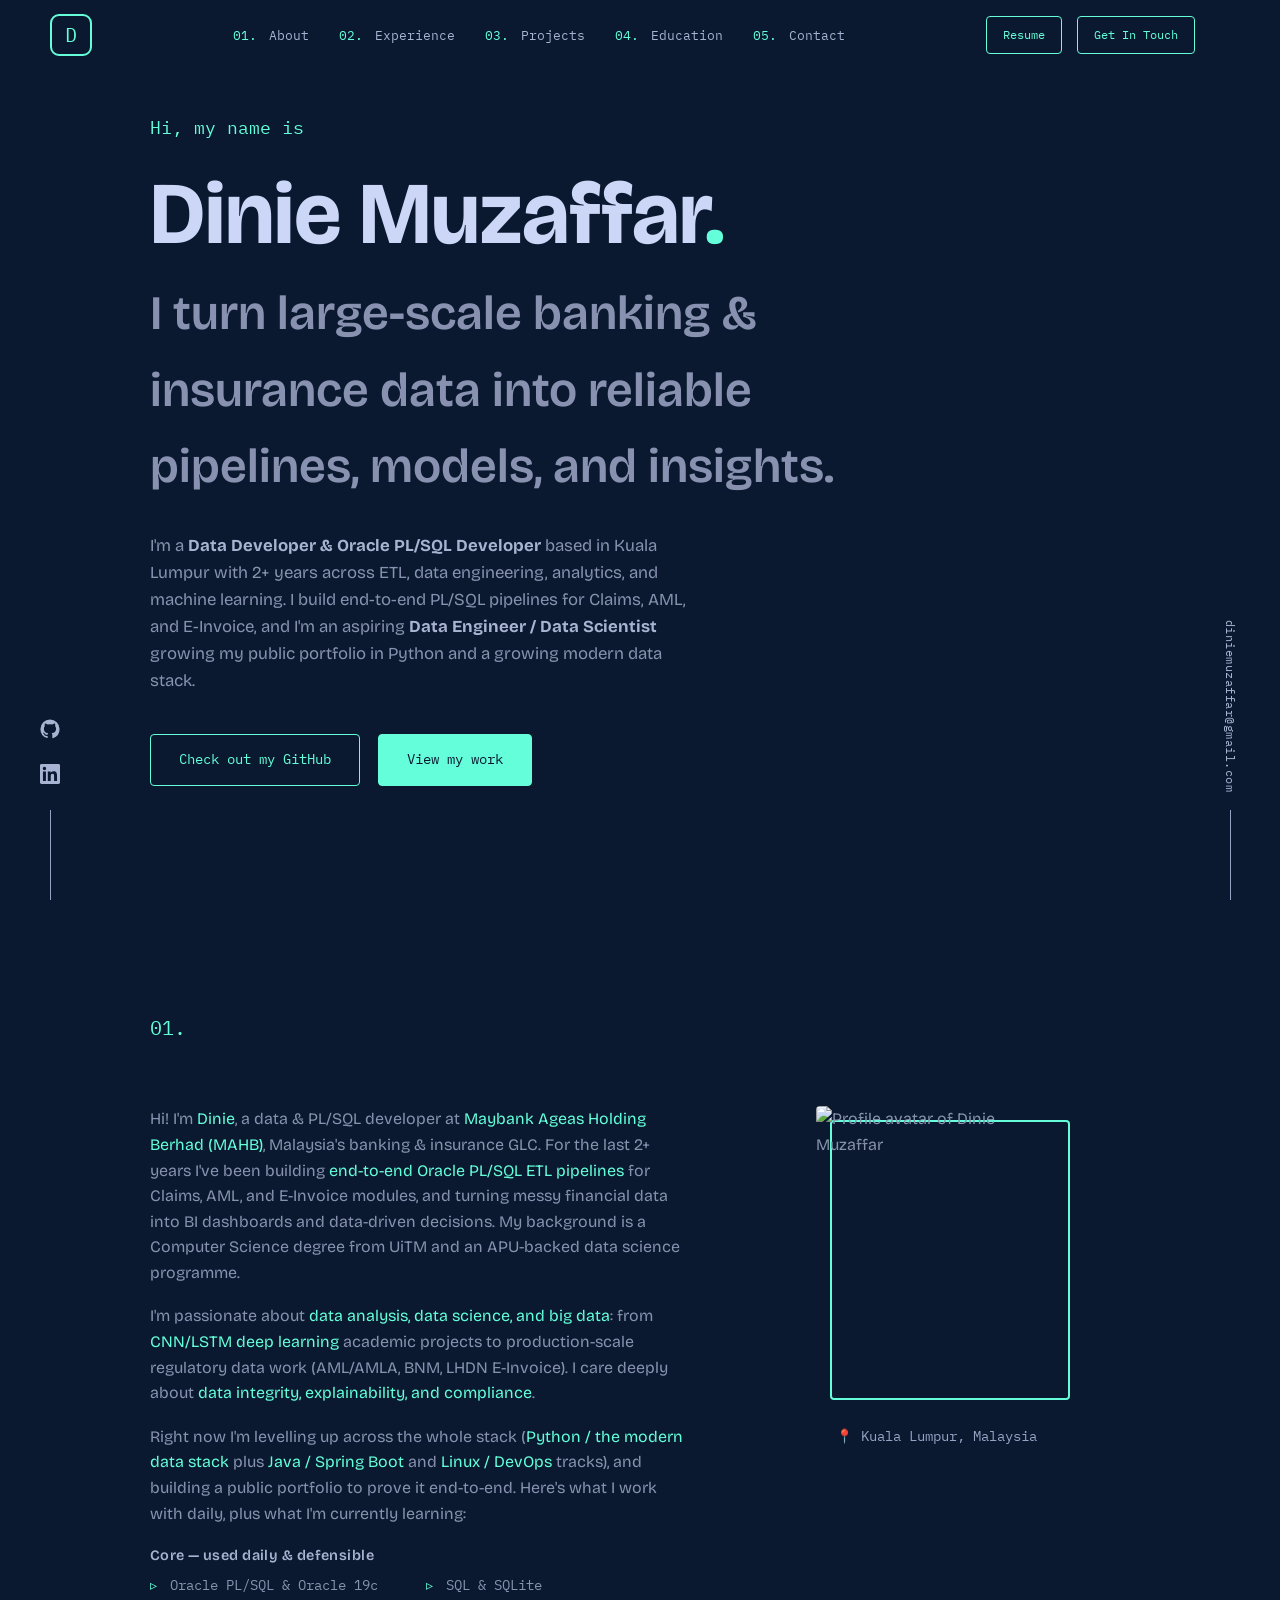
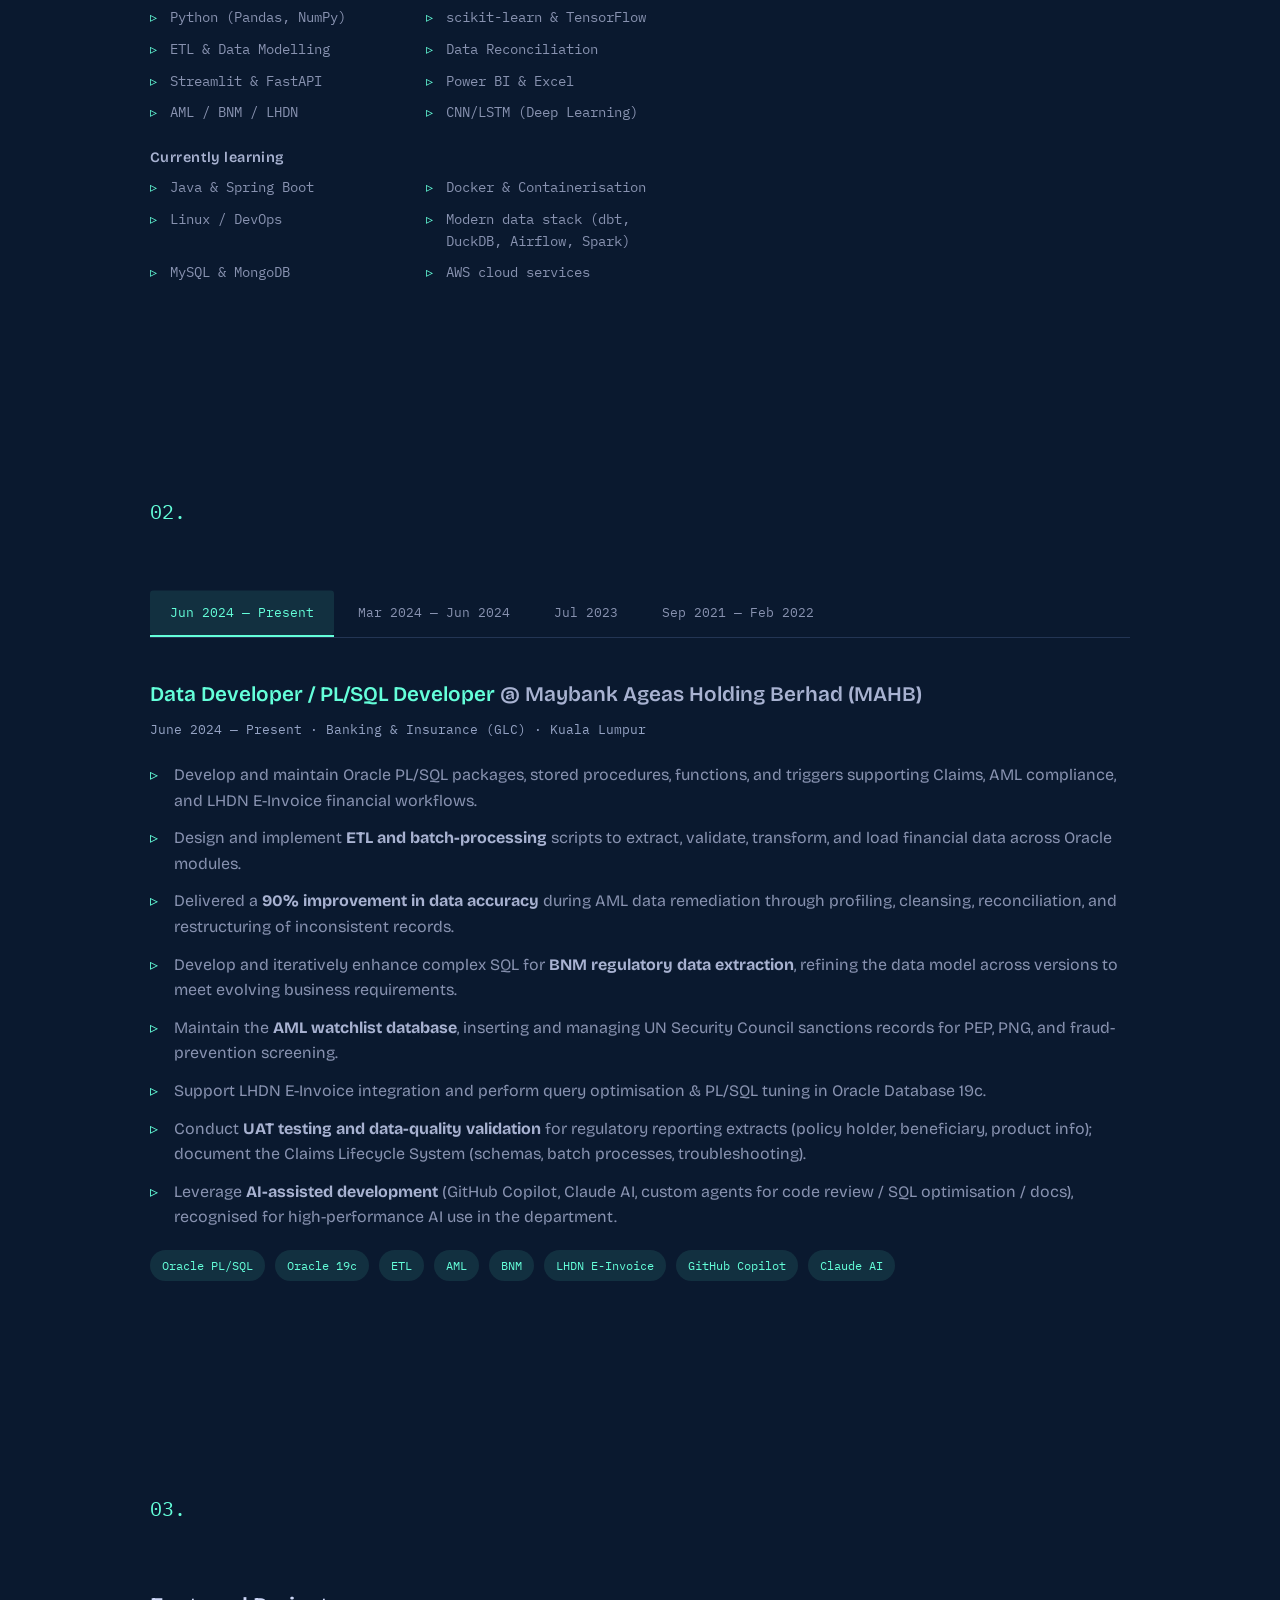
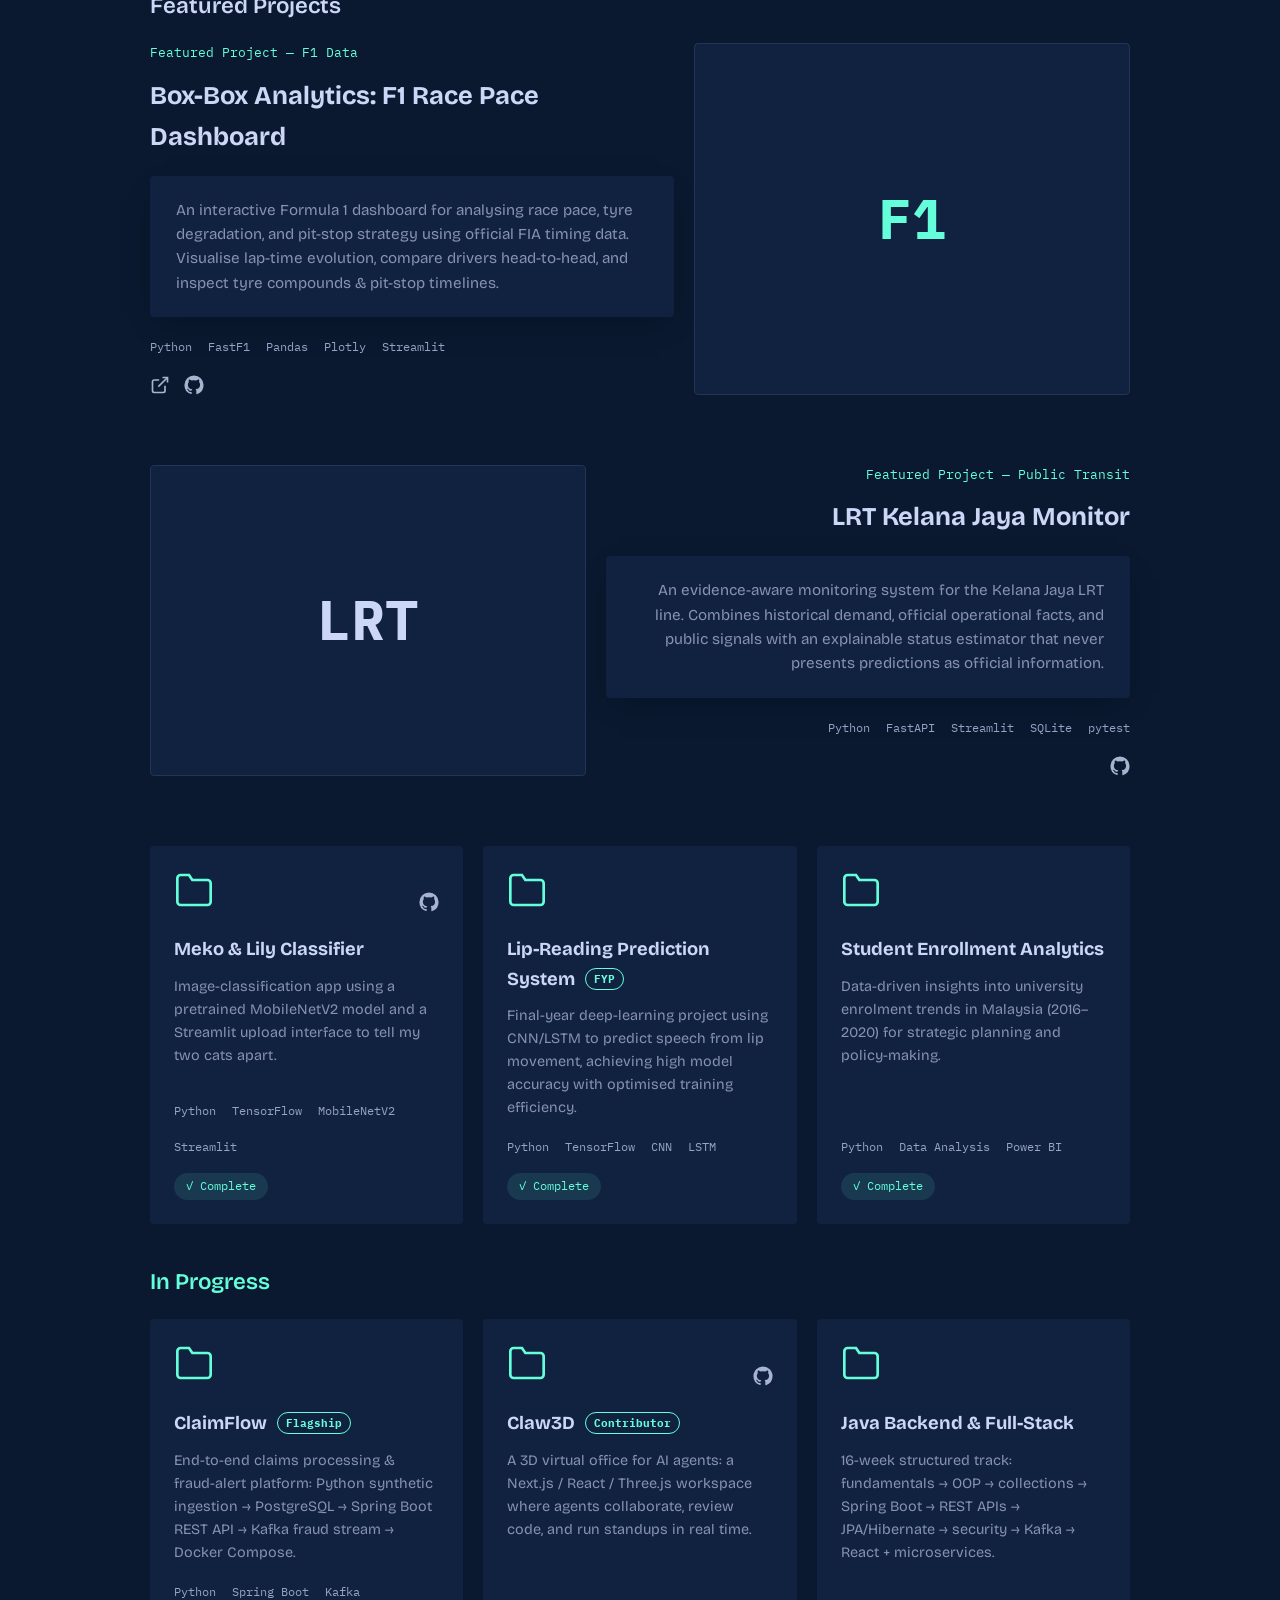
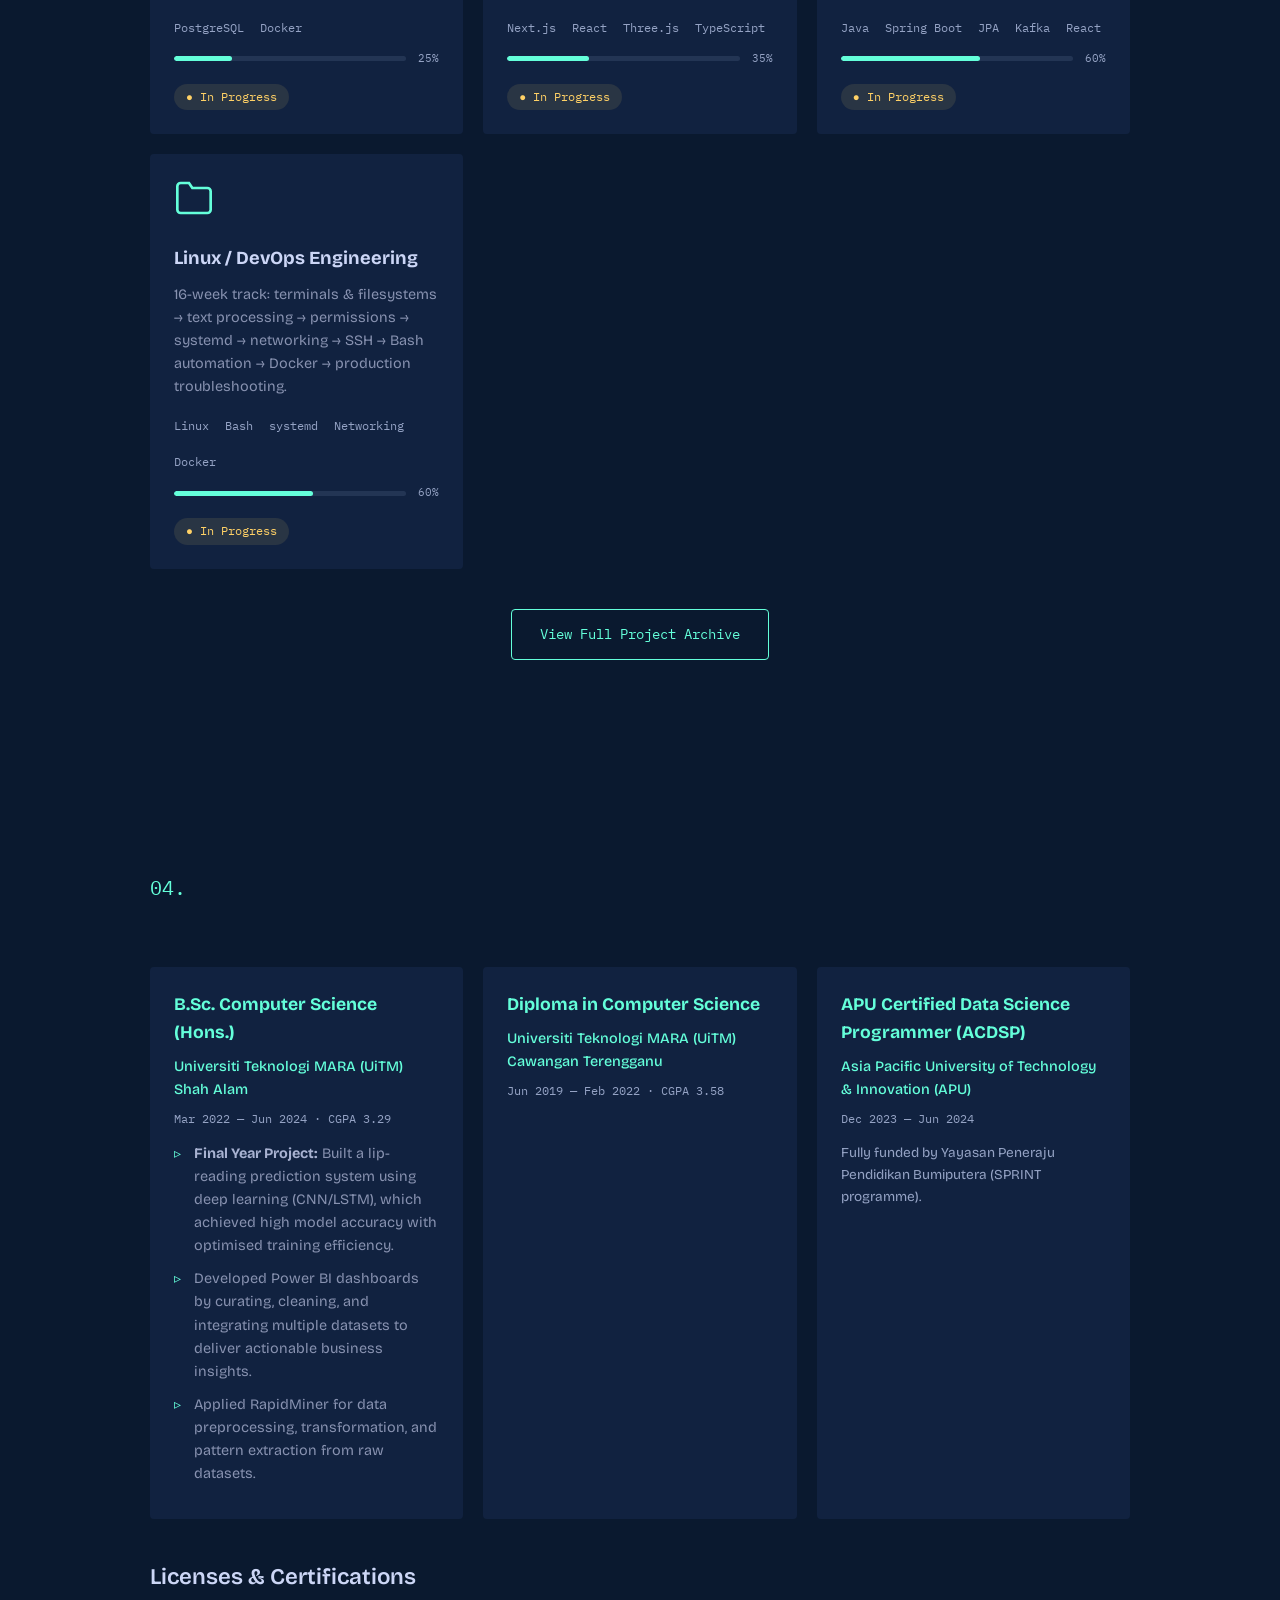
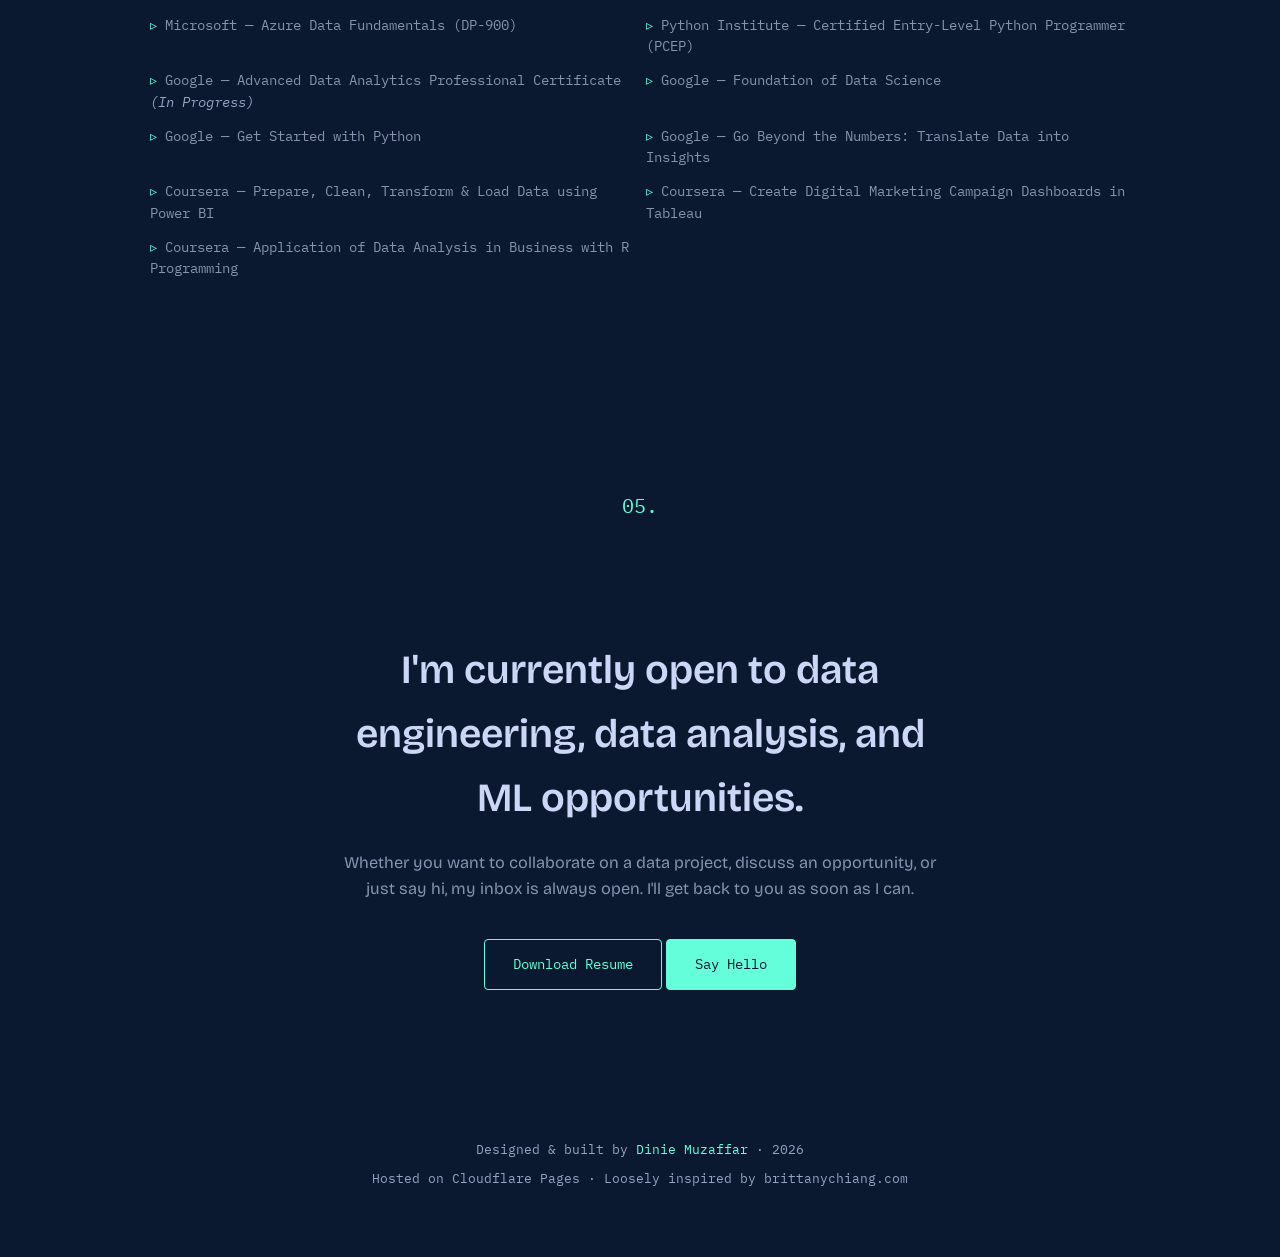
==== variations/direction-1-subtle-professional/index.html @ 45d90f9c "feat: animate portfolio with premium-delightful variant; archive other directions" ====
<!DOCTYPE html>
<html lang="en">
<head>
    <meta charset="UTF-8">
    <meta name="viewport" content="width=device-width, initial-scale=1.0">
    <meta name="description" content="Dinie Muzaffar — Data and ML engineer from Kuala Lumpur. I build data pipelines, dashboards, and end-to-end data platforms.">
    <meta name="theme-color" content="#0a192f">
    <title>Dinie Muzaffar — Data & ML Engineer</title>
    <link rel="preconnect" href="https://fonts.googleapis.com">
    <link rel="preconnect" href="https://fonts.gstatic.com" crossorigin>
    <link href="https://fonts.googleapis.com/css2?family=Bricolage+Grotesque:opsz,wght@12..96,400;12..96,500;12..96,600;12..96,700&family=IBM+Plex+Mono:wght@400;500&display=swap" rel="stylesheet">
    <link rel="stylesheet" href="styles.css">
    <link rel="icon" href="data:image/svg+xml,<svg xmlns='http://www.w3.org/2000/svg' viewBox='0 0 100 100'><text y='.9em' font-size='90'>📊</text></svg>">
</head>
<body>
    <!-- Skip link for accessibility -->
    <a class="skip-link" href="#content">Skip to content</a>

    <!-- ============================ HEADER / NAV ============================ -->
    <header class="site-header" id="site-header">
        <nav class="nav" aria-label="Primary">
            <a href="#" class="nav-logo" aria-label="Home">
                <svg class="logo-mark" width="42" height="42" viewBox="0 0 42 42" fill="none" aria-hidden="true">
                    <rect x="1" y="1" width="40" height="40" rx="8" stroke="#64ffda" stroke-width="2" fill="none"/>
                    <text x="21" y="28" text-anchor="middle" font-family="'IBM Plex Mono',monospace" font-size="20" fill="#64ffda">D</text>
                </svg>
            </a>

            <ul class="nav-links">
                <li><a href="#about"><span>01.</span> About</a></li>
                <li><a href="#experience"><span>02.</span> Experience</a></li>
                <li><a href="#projects"><span>03.</span> Projects</a></li>
                <li><a href="#education"><span>04.</span> Education</a></li>
                <li><a href="#contact"><span>05.</span> Contact</a></li>
            </ul>

            <div class="nav-cta">
                <a href="resume.html" class="btn btn-outline btn-sm">Resume</a>
                <a href="mailto:diniemuzaffar@gmail.com" class="btn btn-outline btn-sm">Get In Touch</a>
                <button class="theme-toggle" id="theme-toggle" aria-label="Toggle theme" title="Toggle light/dark mode">
                    <svg class="icon-sun" width="20" height="20" viewBox="0 0 24 24" fill="none" stroke="currentColor" stroke-width="2" stroke-linecap="round"><circle cx="12" cy="12" r="5"/><line x1="12" y1="1" x2="12" y2="3"/><line x1="12" y1="21" x2="12" y2="23"/><line x1="4.22" y1="4.22" x2="5.64" y2="5.64"/><line x1="18.36" y1="18.36" x2="19.78" y2="19.78"/><line x1="1" y1="12" x2="3" y2="12"/><line x1="21" y1="12" x2="23" y2="12"/><line x1="4.22" y1="19.78" x2="5.64" y2="18.36"/><line x1="18.36" y1="5.64" x2="19.78" y2="4.22"/></svg>
                    <svg class="icon-moon" width="20" height="20" viewBox="0 0 24 24" fill="none" stroke="currentColor" stroke-width="2" stroke-linecap="round" stroke-linejoin="round"><path d="M21 12.79A9 9 0 1 1 11.21 3 7 7 0 0 0 21 12.79z"/></svg>
                </button>
            </div>
        </nav>
    </header>

    <!-- ============================ HERO ============================ -->
    <main id="content">
<section class="hero section" id="hero" aria-label="Introduction">
        <div class="hero-inner stagger-entrance">
            <p class="hero-greeting">Hi, my name is</p>
            <h1 class="hero-name">Dinie Muzaffar<span class="cursor">.</span></h1>
            <h2 class="hero-title">I turn large-scale banking & insurance data into reliable pipelines, models, and insights.</h2>
            <p class="hero-desc">
                I'm a <strong>Data Developer & Oracle PL/SQL Developer</strong> based in Kuala Lumpur with 2+ years across
                ETL, data engineering, analytics, and machine learning. I build end-to-end PL/SQL pipelines for
                Claims, AML, and E-Invoice, and I'm an aspiring <strong>Data Engineer / Data Scientist</strong> growing my
                public portfolio in Python and a growing modern data stack.
            </p>
            <div class="hero-actions">
                <a href="https://github.com/DNIMUZ" target="_blank" rel="noopener" class="btn btn-outline">Check out my GitHub</a>
                <a href="#projects" class="btn btn-solid">View my work</a>
            </div>
        </div>
    </section>

    <!-- ============================ ABOUT ============================ -->
    <section class="about section" id="about" aria-label="About me">
        <div class="section-heading">
            <span class="section-number">01.</span>
            <h2 class="reveal">About Me</h2>
        </div>

        <div class="about-grid">
            <div class="about-text">
                <p>
                    Hi! I'm <span class="accent">Dinie</span>, a data &amp; PL/SQL developer at
                    <span class="accent">Maybank Ageas Holding Berhad (MAHB)</span>, Malaysia's banking &amp; insurance GLC.
                    For the last 2+ years I've been building <span class="accent">end-to-end Oracle PL/SQL ETL pipelines</span>
                    for Claims, AML, and E-Invoice modules, and turning messy financial data into BI dashboards and
                    data-driven decisions. My background is a Computer Science degree from UiTM and an APU-backed
                    data science programme.
                </p>
                <p>
                    I'm passionate about <span class="accent">data analysis, data science, and big data</span>: from
                    <span class="accent">CNN/LSTM deep learning</span> academic projects to production-scale regulatory data
                    work (AML/AMLA, BNM, LHDN E-Invoice). I care deeply about <span class="accent">data integrity,
                    explainability, and compliance</span>.
                </p>
                <p>
                    Right now I'm levelling up across the whole stack (<span class="accent">Python / the modern data stack</span>
                    plus <span class="accent">Java / Spring Boot</span> and <span class="accent">Linux / DevOps</span> tracks),
                    and building a public portfolio to prove it end-to-end. Here's what I work with daily, plus what I'm
                    currently learning:
                </p>
                <h3 class="tech-group">Core — used daily &amp; defensible</h3>
                <ul class="tech-list stagger-entrance">
                    <li>Oracle PL/SQL &amp; Oracle 19c</li>
                    <li>SQL &amp; SQLite</li>
                    <li>Python (Pandas, NumPy)</li>
                    <li>scikit-learn &amp; TensorFlow</li>
                    <li>ETL &amp; Data Modelling</li>
                    <li>Data Reconciliation</li>
                    <li>Streamlit &amp; FastAPI</li>
                    <li>Power BI &amp; Excel</li>
                    <li>AML / BNM / LHDN</li>
                    <li>CNN/LSTM (Deep Learning)</li>
                </ul>
                <h3 class="tech-group">Currently learning</h3>
                <ul class="tech-list stagger-entrance">
                    <li>Java &amp; Spring Boot</li>
                    <li>Docker &amp; Containerisation</li>
                    <li>Linux / DevOps</li>
                    <li>Modern data stack (dbt, DuckDB, Airflow, Spark)</li>
                    <li>MySQL &amp; MongoDB</li>
                    <li>AWS cloud services</li>
                </ul>
            </div>
            <div class="about-photo">
                <div class="photo-frame">
                    <img src="https://avatars.githubusercontent.com/u/87466317?v=4" alt="Profile avatar of Dinie Muzaffar" width="240" height="280" loading="lazy" decoding="async">
                </div>
                <p class="photo-caption">📍 Kuala Lumpur, Malaysia</p>
            </div>
        </div>
    </section>

    <!-- ============================ EXPERIENCE ============================ -->
    <section class="experience section" id="experience" aria-label="Experience">
        <div class="section-heading">
            <span class="section-number">02.</span>
            <h2 class="reveal">Where I've Worked</h2>
        </div>

        <div class="experience-grid">
            <!-- Timeline tabs -->
            <div class="experience-tabs" role="tablist" aria-label="Jobs">
                <button class="exp-tab active" data-tab="0">Jun 2024 — Present</button>
                <button class="exp-tab" data-tab="1">Mar 2024 — Jun 2024</button>
                <button class="exp-tab" data-tab="2">Jul 2023</button>
                <button class="exp-tab" data-tab="3">Sep 2021 — Feb 2022</button>
            </div>

            <!-- Tab panels -->
            <div class="experience-panels">
                <div class="exp-panel active" data-panel="0">
                    <h3 class="exp-title"><span class="accent">Data Developer / PL/SQL Developer</span> <span class="at">@ Maybank Ageas Holding Berhad (MAHB)</span></h3>
                    <p class="exp-dates">June 2024 — Present · Banking &amp; Insurance (GLC) · Kuala Lumpur</p>
                    <ul class="exp-desc">
                        <li>Develop and maintain Oracle PL/SQL packages, stored procedures, functions, and triggers supporting Claims, AML compliance, and LHDN E-Invoice financial workflows.</li>
                        <li>Design and implement <strong>ETL and batch-processing</strong> scripts to extract, validate, transform, and load financial data across Oracle modules.</li>
                        <li>Delivered a <strong>90% improvement in data accuracy</strong> during AML data remediation through profiling, cleansing, reconciliation, and restructuring of inconsistent records.</li>
                        <li>Develop and iteratively enhance complex SQL for <strong>BNM regulatory data extraction</strong>, refining the data model across versions to meet evolving business requirements.</li>
                        <li>Maintain the <strong>AML watchlist database</strong>, inserting and managing UN Security Council sanctions records for PEP, PNG, and fraud-prevention screening.</li>
                        <li>Support LHDN E-Invoice integration and perform query optimisation &amp; PL/SQL tuning in Oracle Database 19c.</li>
                        <li>Conduct <strong>UAT testing and data-quality validation</strong> for regulatory reporting extracts (policy holder, beneficiary, product info); document the Claims Lifecycle System (schemas, batch processes, troubleshooting).</li>
                        <li>Leverage <strong>AI-assisted development</strong> (GitHub Copilot, Claude AI, custom agents for code review / SQL optimisation / docs), recognised for high-performance AI use in the department.</li>
                    </ul>
                    <div class="exp-tech stagger-entrance">
                        <span>Oracle PL/SQL</span><span>Oracle 19c</span><span>ETL</span><span>AML</span><span>BNM</span><span>LHDN E-Invoice</span><span>GitHub Copilot</span><span>Claude AI</span>
                    </div>
                </div>

                <div class="exp-panel" data-panel="1">
                    <h3 class="exp-title"><span class="accent">System Analyst Intern</span> <span class="at">@ Etiqa Insurance &amp; Takaful (Maybank Ageas)</span></h3>
                    <p class="exp-dates">March 2024 — June 2024 · Kuala Lumpur</p>
                    <ul class="exp-desc">
                        <li>Contributed to the <strong>AMLA (Anti-Money Laundering Act) compliance project</strong> within the insurance sector.</li>
                        <li>Performed database cleansing and data reconciliation using Oracle PL/SQL and Oracle SQL Developer.</li>
                        <li>Developed Python scripts to clean SQL-format data dumps and export structured outputs to Excel, reducing manual effort.</li>
                        <li>Expanded the technical stack with Linux, Shell scripting, SQL*Plus, and VBA in an enterprise IT environment.</li>
                    </ul>
                    <div class="exp-tech stagger-entrance">
                        <span>Oracle PL/SQL</span><span>Python</span><span>Excel</span><span>Linux</span><span>Shell</span>
                    </div>
                </div>

                <div class="exp-panel" data-panel="2">
                    <h3 class="exp-title"><span class="accent">Event Manager</span> <span class="at">@ Universiti Teknologi MARA (UiTM)</span></h3>
                    <p class="exp-dates">July 2023 · Shah Alam, Selangor</p>
                    <ul class="exp-desc">
                        <li>Organised and led a multi-class academic event on <strong>"Metaverse: Transforming Multimedia Computing"</strong>.</li>
                        <li>Coordinated logistics, venue, and stakeholder engagement with a <strong>zero external budget</strong>.</li>
                    </ul>
                    <div class="exp-tech stagger-entrance">
                        <span>Leadership</span><span>Event Coordination</span><span>Stakeholder Engagement</span>
                    </div>
                </div>

                <div class="exp-panel" data-panel="3">
                    <h3 class="exp-title"><span class="accent">Computer Service Technician</span> <span class="at">@ One Tech Computer Sdn Bhd</span></h3>
                    <p class="exp-dates">September 2021 — February 2022 · Sungai Besar, Selangor</p>
                    <ul class="exp-desc">
                        <li>Diagnosed and resolved hardware and software issues across diverse systems.</li>
                        <li>Delivered prompt, professional technical support while maintaining high client satisfaction.</li>
                    </ul>
                    <div class="exp-tech stagger-entrance">
                        <span>Hardware</span><span>Software Troubleshooting</span><span>Technical Support</span>
                    </div>
                </div>
            </div>
        </div>
    </section>

    <!-- ============================ PROJECTS ============================ -->
    <section class="projects section" id="projects" aria-label="Projects">
        <div class="section-heading">
            <span class="section-number">03.</span>
            <h2 class="reveal">Things I've Built</h2>
        </div>

        <!-- Featured / Complete -->
        <h3 class="project-group-title">Featured Projects</h3>

        <div class="project-card featured">
            <div class="project-content">
                <p class="project-overline">Featured Project — F1 Data</p>
                <h3 class="project-title"><a href="https://github.com/DNIMUZ/f1-race-pace-analytics" target="_blank" rel="noopener">Box-Box Analytics: F1 Race Pace Dashboard</a></h3>
                <div class="project-description">
                    <p>
                        An interactive Formula 1 dashboard for analysing race pace, tyre degradation, and
                        pit-stop strategy using official FIA timing data. Visualise lap-time evolution,
                        compare drivers head-to-head, and inspect tyre compounds &amp; pit-stop timelines.
                    </p>
                </div>
                <ul class="project-tech stagger-entrance">
                    <li>Python</li><li>FastF1</li><li>Pandas</li><li>Plotly</li><li>Streamlit</li>
                </ul>
                <div class="project-links">
                    <a href="https://f1-race-pace-analytics-2qxyxwwxl798wejx3y3xxt.streamlit.app/" target="_blank" rel="noopener" aria-label="Live demo" title="Live demo">
                        <svg width="20" height="20" viewBox="0 0 24 24" fill="none" stroke="currentColor" stroke-width="2"><path d="M18 13v6a2 2 0 0 1-2 2H5a2 2 0 0 1-2-2V8a2 2 0 0 1 2-2h6"/><polyline points="15 3 21 3 21 9"/><line x1="10" y1="14" x2="21" y2="3"/></svg>
                    </a>
                    <a href="https://github.com/DNIMUZ/f1-race-pace-analytics" target="_blank" rel="noopener" aria-label="GitHub repo" title="GitHub">
                        <svg width="20" height="20" viewBox="0 0 24 24" fill="currentColor"><path d="M12 .5A11.5 11.5 0 0 0 .5 12a11.5 11.5 0 0 0 7.86 10.92c.58.11.79-.25.79-.56v-2.03c-3.2.7-3.87-1.36-3.87-1.36-.53-1.32-1.28-1.68-1.28-1.68-1.04-.71.08-.7.08-.7 1.15.08 1.76 1.18 1.76 1.18 1.02 1.75 2.68 1.25 3.33.95.1-.74.4-1.25.72-1.54-2.55-.29-5.23-1.27-5.23-5.66 0-1.25.45-2.27 1.18-3.07-.12-.29-.51-1.46.11-3.05 0 0 .96-.31 3.15 1.17a10.9 10.9 0 0 1 5.73 0c2.19-1.48 3.15-1.17 3.15-1.17.62 1.59.23 2.76.11 3.05.73.8 1.18 1.82 1.18 3.07 0 4.4-2.69 5.37-5.25 5.65.41.35.77 1.05.77 2.12v3.15c0 .31.21.68.8.56A11.5 11.5 0 0 0 23.5 12 11.5 11.5 0 0 0 12 .5z"/></svg>
                    </a>
                </div>
            </div>
            <div class="project-image">
                <a href="https://f1-race-pace-analytics-2qxyxwwxl798wejx3y3xxt.streamlit.app/" target="_blank" rel="noopener">
                    <div class="project-img-placeholder" style="--placeholder:'F1';">F1</div>
                </a>
            </div>
        </div>

        <div class="project-card featured reverse">
            <div class="project-content">
                <p class="project-overline">Featured Project — Public Transit</p>
                <h3 class="project-title"><a href="https://github.com/DNIMUZ/lrt-kelana-jaya-monitor" target="_blank" rel="noopener">LRT Kelana Jaya Monitor</a></h3>
                <div class="project-description">
                    <p>
                        An evidence-aware monitoring system for the Kelana Jaya LRT line. Combines historical
                        demand, official operational facts, and public signals with an explainable status
                        estimator that never presents predictions as official information.
                    </p>
                </div>
                <ul class="project-tech stagger-entrance">
                    <li>Python</li><li>FastAPI</li><li>Streamlit</li><li>SQLite</li><li>pytest</li>
                </ul>
                <div class="project-links">
                    <a href="https://github.com/DNIMUZ/lrt-kelana-jaya-monitor" target="_blank" rel="noopener" aria-label="GitHub repo" title="GitHub">
                        <svg width="20" height="20" viewBox="0 0 24 24" fill="currentColor"><path d="M12 .5A11.5 11.5 0 0 0 .5 12a11.5 11.5 0 0 0 7.86 10.92c.58.11.79-.25.79-.56v-2.03c-3.2.7-3.87-1.36-3.87-1.36-.53-1.32-1.28-1.68-1.28-1.68-1.04-.71.08-.7.08-.7 1.15.08 1.76 1.18 1.76 1.18 1.02 1.75 2.68 1.25 3.33.95.1-.74.4-1.25.72-1.54-2.55-.29-5.23-1.27-5.23-5.66 0-1.25.45-2.27 1.18-3.07-.12-.29-.51-1.46.11-3.05 0 0 .96-.31 3.15 1.17a10.9 10.9 0 0 1 5.73 0c2.19-1.48 3.15-1.17 3.15-1.17.62 1.59.23 2.76.11 3.05.73.8 1.18 1.82 1.18 3.07 0 4.4-2.69 5.37-5.25 5.65.41.35.77 1.05.77 2.12v3.15c0 .31.21.68.8.56A11.5 11.5 0 0 0 23.5 12 11.5 11.5 0 0 0 12 .5z"/></svg>
                    </a>
                </div>
            </div>
            <div class="project-image">
                <a href="https://github.com/DNIMUZ/lrt-kelana-jaya-monitor" target="_blank" rel="noopener">
                    <div class="project-img-placeholder green" style="--placeholder:'LRT';">LRT</div>
                </a>
            </div>
        </div>

        <!-- Grid of smaller featured projects -->
        <div class="project-grid">
            <div class="project-card small">
                <div class="project-top">
                    <div class="project-folder">
                        <svg width="40" height="40" viewBox="0 0 24 24" fill="none" stroke="currentColor" stroke-width="1.6"><path d="M22 19a2 2 0 0 1-2 2H4a2 2 0 0 1-2-2V5a2 2 0 0 1 2-2h5l2 3h9a2 2 0 0 1 2 2z"/></svg>
                    </div>
                    <div class="project-links">
                        <a href="https://github.com/DNIMUZ/meko-lily-classifier" target="_blank" rel="noopener" aria-label="GitHub repo" title="GitHub">
                            <svg width="20" height="20" viewBox="0 0 24 24" fill="currentColor"><path d="M12 .5A11.5 11.5 0 0 0 .5 12a11.5 11.5 0 0 0 7.86 10.92c.58.11.79-.25.79-.56v-2.03c-3.2.7-3.87-1.36-3.87-1.36-.53-1.32-1.28-1.68-1.28-1.68-1.04-.71.08-.7.08-.7 1.15.08 1.76 1.18 1.76 1.18 1.02 1.75 2.68 1.25 3.33.95.1-.74.4-1.25.72-1.54-2.55-.29-5.23-1.27-5.23-5.66 0-1.25.45-2.27 1.18-3.07-.12-.29-.51-1.46.11-3.05 0 0 .96-.31 3.15 1.17a10.9 10.9 0 0 1 5.73 0c2.19-1.48 3.15-1.17 3.15-1.17.62 1.59.23 2.76.11 3.05.73.8 1.18 1.82 1.18 3.07 0 4.4-2.69 5.37-5.25 5.65.41.35.77 1.05.77 2.12v3.15c0 .31.21.68.8.56A11.5 11.5 0 0 0 23.5 12 11.5 11.5 0 0 0 12 .5z"/></svg>
                        </a>
                    </div>
                </div>
                <h3 class="project-grid-title">Meko &amp; Lily Classifier</h3>
                <p class="project-desc">Image-classification app using a pretrained MobileNetV2 model and a Streamlit upload interface to tell my two cats apart.</p>
                <ul class="project-tech stagger-entrance">
                    <li>Python</li><li>TensorFlow</li><li>MobileNetV2</li><li>Streamlit</li>
                </ul>
                <span class="status-badge done">&#10003; Complete</span>
            </div>

            <div class="project-card small">
                <div class="project-top">
                    <div class="project-folder">
                        <svg width="40" height="40" viewBox="0 0 24 24" fill="none" stroke="currentColor" stroke-width="1.6"><path d="M22 19a2 2 0 0 1-2 2H4a2 2 0 0 1-2-2V5a2 2 0 0 1 2-2h5l2 3h9a2 2 0 0 1 2 2z"/></svg>
                    </div>
                    <div class="project-links">
                        <!-- No live link yet -->
                    </div>
                </div>
                <h3 class="project-grid-title">Lip-Reading Prediction System <span class="badge-pill">FYP</span></h3>
                <p class="project-desc">Final-year deep-learning project using CNN/LSTM to predict speech from lip movement, achieving high model accuracy with optimised training efficiency.</p>
                <ul class="project-tech stagger-entrance">
                    <li>Python</li><li>TensorFlow</li><li>CNN</li><li>LSTM</li>
                </ul>
                <span class="status-badge done">&#10003; Complete</span>
            </div>

            <div class="project-card small">
                <div class="project-top">
                    <div class="project-folder">
                        <svg width="40" height="40" viewBox="0 0 24 24" fill="none" stroke="currentColor" stroke-width="1.6"><path d="M22 19a2 2 0 0 1-2 2H4a2 2 0 0 1-2-2V5a2 2 0 0 1 2-2h5l2 3h9a2 2 0 0 1 2 2z"/></svg>
                    </div>
                    <div class="project-links">
                        <!-- No live link yet -->
                    </div>
                </div>
                <h3 class="project-grid-title">Student Enrollment Analytics</h3>
                <p class="project-desc">Data-driven insights into university enrolment trends in Malaysia (2016–2020) for strategic planning and policy-making.</p>
                <ul class="project-tech stagger-entrance">
                    <li>Python</li><li>Data Analysis</li><li>Power BI</li>
                </ul>
                <span class="status-badge done">&#10003; Complete</span>
            </div>
        </div>

        <!-- Ongoing -->
        <h3 class="project-group-title active-group">In Progress</h3>

        <div class="project-grid ongoing">
            <div class="project-card small">
                <div class="project-top">
                    <div class="project-folder">
                        <svg width="40" height="40" viewBox="0 0 24 24" fill="none" stroke="currentColor" stroke-width="1.6"><path d="M22 19a2 2 0 0 1-2 2H4a2 2 0 0 1-2-2V5a2 2 0 0 1 2-2h5l2 3h9a2 2 0 0 1 2 2z"/></svg>
                    </div>
                    <div class="project-links"></div>
                </div>
                <h3 class="project-grid-title">ClaimFlow <span class="badge-pill">Flagship</span></h3>
                <p class="project-desc">End-to-end claims processing &amp; fraud-alert platform: Python synthetic ingestion → PostgreSQL → Spring Boot REST API → Kafka fraud stream → Docker Compose.</p>
                <ul class="project-tech stagger-entrance">
                    <li>Python</li><li>Spring Boot</li><li>Kafka</li><li>PostgreSQL</li><li>Docker</li>
                </ul>
                <div class="progress-row">
                    <div class="progress-bar"><span style="width:25%"></span></div>
                    <span class="progress-label">25%</span>
                </div>
                <span class="status-badge ongoing">&#9679; In Progress</span>
            </div>

            <div class="project-card small">
                <div class="project-top">
                    <div class="project-folder">
                        <svg width="40" height="40" viewBox="0 0 24 24" fill="none" stroke="currentColor" stroke-width="1.6"><path d="M22 19a2 2 0 0 1-2 2H4a2 2 0 0 1-2-2V5a2 2 0 0 1 2-2h5l2 3h9a2 2 0 0 1 2 2z"/></svg>
                    </div>
                    <div class="project-links">
                        <a href="https://github.com/iamlukethedev/Claw3D" target="_blank" rel="noopener" aria-label="GitHub repo" title="GitHub">
                            <svg width="20" height="20" viewBox="0 0 24 24" fill="currentColor"><path d="M12 .5A11.5 11.5 0 0 0 .5 12a11.5 11.5 0 0 0 7.86 10.92c.58.11.79-.25.79-.56v-2.03c-3.2.7-3.87-1.36-3.87-1.36-.53-1.32-1.28-1.68-1.28-1.68-1.04-.71.08-.7.08-.7 1.15.08 1.76 1.18 1.76 1.18 1.02 1.75 2.68 1.25 3.33.95.1-.74.4-1.25.72-1.54-2.55-.29-5.23-1.27-5.23-5.66 0-1.25.45-2.27 1.18-3.07-.12-.29-.51-1.46.11-3.05 0 0 .96-.31 3.15 1.17a10.9 10.9 0 0 1 5.73 0c2.19-1.48 3.15-1.17 3.15-1.17.62 1.59.23 2.76.11 3.05.73.8 1.18 1.82 1.18 3.07 0 4.4-2.69 5.37-5.25 5.65.41.35.77 1.05.77 2.12v3.15c0 .31.21.68.8.56A11.5 11.5 0 0 0 23.5 12 11.5 11.5 0 0 0 12 .5z"/></svg>
                        </a>
                    </div>
                </div>
                <h3 class="project-grid-title">Claw3D <span class="badge-pill">Contributor</span></h3>
                <p class="project-desc">A 3D virtual office for AI agents: a Next.js / React / Three.js workspace where agents collaborate, review code, and run standups in real time.</p>
                <ul class="project-tech stagger-entrance">
                    <li>Next.js</li><li>React</li><li>Three.js</li><li>TypeScript</li>
                </ul>
                <div class="progress-row">
                    <div class="progress-bar"><span style="width:35%"></span></div>
                    <span class="progress-label">35%</span>
                </div>
                <span class="status-badge ongoing">&#9679; In Progress</span>
            </div>

            <div class="project-card small">
                <div class="project-top">
                    <div class="project-folder">
                        <svg width="40" height="40" viewBox="0 0 24 24" fill="none" stroke="currentColor" stroke-width="1.6"><path d="M22 19a2 2 0 0 1-2 2H4a2 2 0 0 1-2-2V5a2 2 0 0 1 2-2h5l2 3h9a2 2 0 0 1 2 2z"/></svg>
                    </div>
                    <div class="project-links"></div>
                </div>
                <h3 class="project-grid-title">Java Backend &amp; Full-Stack</h3>
                <p class="project-desc">16-week structured track: fundamentals → OOP → collections → Spring Boot → REST APIs → JPA/Hibernate → security → Kafka → React + microservices.</p>
                <ul class="project-tech stagger-entrance">
                    <li>Java</li><li>Spring Boot</li><li>JPA</li><li>Kafka</li><li>React</li>
                </ul>
                <div class="progress-row">
                    <div class="progress-bar"><span style="width:60%"></span></div>
                    <span class="progress-label">60%</span>
                </div>
                <span class="status-badge ongoing">&#9679; In Progress</span>
            </div>

            <div class="project-card small">
                <div class="project-top">
                    <div class="project-folder">
                        <svg width="40" height="40" viewBox="0 0 24 24" fill="none" stroke="currentColor" stroke-width="1.6"><path d="M22 19a2 2 0 0 1-2 2H4a2 2 0 0 1-2-2V5a2 2 0 0 1 2-2h5l2 3h9a2 2 0 0 1 2 2z"/></svg>
                    </div>
                    <div class="project-links"></div>
                </div>
                <h3 class="project-grid-title">Linux / DevOps Engineering</h3>
                <p class="project-desc">16-week track: terminals &amp; filesystems → text processing → permissions → systemd → networking → SSH → Bash automation → Docker → production troubleshooting.</p>
                <ul class="project-tech stagger-entrance">
                    <li>Linux</li><li>Bash</li><li>systemd</li><li>Networking</li><li>Docker</li>
                </ul>
                <div class="progress-row">
                    <div class="progress-bar"><span style="width:60%"></span></div>
                    <span class="progress-label">60%</span>
                </div>
                <span class="status-badge ongoing">&#9679; In Progress</span>
            </div>
        </div>

        <div class="projects-more">
            <a href="https://github.com/DNIMUZ?tab=repositories" target="_blank" rel="noopener" class="btn btn-outline">View Full Project Archive</a>
        </div>
    </section>

    <!-- ============================ EDUCATION & CERTS ============================ -->
    <section class="education section" id="education" aria-label="Education">
        <div class="section-heading">
            <span class="section-number">04.</span>
            <h2 class="reveal">Education &amp; Certifications</h2>
        </div>

        <div class="edu-grid">
            <div class="edu-block">
                <h3 class="edu-title"><span class="accent">B.Sc. Computer Science (Hons.)</span></h3>
                <p class="edu-school">Universiti Teknologi MARA (UiTM) Shah Alam</p>
                <p class="edu-date">Mar 2022 — Jun 2024 · CGPA 3.29</p>
                <ul class="edu-desc">
                    <li><strong>Final Year Project:</strong> Built a lip-reading prediction system using deep learning (CNN/LSTM), which achieved high model accuracy with optimised training efficiency.</li>
                    <li>Developed Power BI dashboards by curating, cleaning, and integrating multiple datasets to deliver actionable business insights.</li>
                    <li>Applied RapidMiner for data preprocessing, transformation, and pattern extraction from raw datasets.</li>
                </ul>
            </div>

            <div class="edu-block">
                <h3 class="edu-title"><span class="accent">Diploma in Computer Science</span></h3>
                <p class="edu-school">Universiti Teknologi MARA (UiTM) Cawangan Terengganu</p>
                <p class="edu-date">Jun 2019 — Feb 2022 · CGPA 3.58</p>
            </div>

            <div class="edu-block">
                <h3 class="edu-title"><span class="accent">APU Certified Data Science Programmer (ACDSP)</span></h3>
                <p class="edu-school">Asia Pacific University of Technology &amp; Innovation (APU)</p>
                <p class="edu-date">Dec 2023 — Jun 2024</p>
                <p class="edu-note">Fully funded by Yayasan Peneraju Pendidikan Bumiputera (SPRINT programme).</p>
            </div>
        </div>

        <h3 class="project-group-title">Licenses &amp; Certifications</h3>
        <div class="cert-grid">
            <div class="cert-item"><span class="accent">▹</span> Microsoft — Azure Data Fundamentals (DP-900)</div>
            <div class="cert-item"><span class="accent">▹</span> Python Institute — Certified Entry-Level Python Programmer (PCEP)</div>
            <div class="cert-item"><span class="accent">▹</span> Google — Advanced Data Analytics Professional Certificate <em>(In Progress)</em></div>
            <div class="cert-item"><span class="accent">▹</span> Google — Foundation of Data Science</div>
            <div class="cert-item"><span class="accent">▹</span> Google — Get Started with Python</div>
            <div class="cert-item"><span class="accent">▹</span> Google — Go Beyond the Numbers: Translate Data into Insights</div>
            <div class="cert-item"><span class="accent">▹</span> Coursera — Prepare, Clean, Transform &amp; Load Data using Power BI</div>
            <div class="cert-item"><span class="accent">▹</span> Coursera — Create Digital Marketing Campaign Dashboards in Tableau</div>
            <div class="cert-item"><span class="accent">▹</span> Coursera — Application of Data Analysis in Business with R Programming</div>
        </div>
    </section>

    <!-- ============================ CONTACT ============================ -->
    <section class="contact section" id="contact" aria-label="Contact">
        <div class="section-heading centered">
            <span class="section-number">05.</span>
            <h2 class="reveal">Get In Touch</h2>
        </div>
        <div class="contact-inner">
            <p class="contact-lead">I'm currently open to data engineering, data analysis, and ML opportunities.</p>
            <p class="contact-desc">
                Whether you want to collaborate on a data project, discuss an opportunity, or just say hi,
                my inbox is always open. I'll get back to you as soon as I can.
            </p>
            <div class="contact-actions">
                <a href="resume.html" class="btn btn-outline">Download Resume</a>
                <a href="mailto:diniemuzaffar@gmail.com" class="btn btn-solid">Say Hello</a>
            </div>
        </div>
    </section>
    </main>

    <!-- ============================ SOCIAL SIDEBAR ============================ -->
    <div class="social-sidebar" aria-hidden="true">
        <ul>
            <li><a href="https://github.com/DNIMUZ" target="_blank" rel="noopener" aria-label="GitHub" title="GitHub">
                <svg width="20" height="20" viewBox="0 0 24 24" fill="currentColor"><path d="M12 .5A11.5 11.5 0 0 0 .5 12a11.5 11.5 0 0 0 7.86 10.92c.58.11.79-.25.79-.56v-2.03c-3.2.7-3.87-1.36-3.87-1.36-.53-1.32-1.28-1.68-1.28-1.68-1.04-.71.08-.7.08-.7 1.15.08 1.76 1.18 1.76 1.18 1.02 1.75 2.68 1.25 3.33.95.1-.74.4-1.25.72-1.54-2.55-.29-5.23-1.27-5.23-5.66 0-1.25.45-2.27 1.18-3.07-.12-.29-.51-1.46.11-3.05 0 0 .96-.31 3.15 1.17a10.9 10.9 0 0 1 5.73 0c2.19-1.48 3.15-1.17 3.15-1.17.62 1.59.23 2.76.11 3.05.73.8 1.18 1.82 1.18 3.07 0 4.4-2.69 5.37-5.25 5.65.41.35.77 1.05.77 2.12v3.15c0 .31.21.68.8.56A11.5 11.5 0 0 0 23.5 12 11.5 11.5 0 0 0 12 .5z"/></svg>
            </a></li>
            <li><a href="https://www.linkedin.com/in/diniemuzaffar/" target="_blank" rel="noopener" aria-label="LinkedIn" title="LinkedIn">
                <svg width="20" height="20" viewBox="0 0 24 24" fill="currentColor"><path d="M20.45 20.45h-3.55v-5.57c0-1.33-.03-3.04-1.85-3.04-1.86 0-2.14 1.45-2.14 2.94v5.67H9.36V9h3.41v1.56h.05c.47-.9 1.63-1.85 3.36-1.85 3.6 0 4.27 2.37 4.27 5.45v6.29zM5.34 7.43a2.06 2.06 0 1 1 0-4.12 2.06 2.06 0 0 1 0 4.12zM7.12 20.45H3.55V9h3.57v11.45zM22.22 0H1.77C.79 0 0 .77 0 1.72v20.55C0 23.23.79 24 1.77 24h20.45c.98 0 1.78-.77 1.78-1.73V1.72C24 .77 23.2 0 22.22 0z"/></svg>
            </a></li>
        </ul>
    </div>

    <!-- ============================ EMAIL SIDEBAR ============================ -->
    <div class="email-sidebar" aria-hidden="true">
        <a href="mailto:diniemuzaffar@gmail.com">diniemuzaffar@gmail.com</a>
    </div>

    <!-- ============================ FOOTER ============================ -->
    <footer class="site-footer">
        <p>Designed &amp; built by <span class="accent">Dinie Muzaffar</span> · 2026</p>
        <p class="footer-credit">Hosted on <a href="https://pages.cloudflare.com/" target="_blank" rel="noopener">Cloudflare Pages</a> · Loosely inspired by <a href="https://brittanychiang.com" target="_blank" rel="noopener">brittanychiang.com</a></p>
    </footer>

    <script src="script.js"></script>
</body>
</html>
---- variations/direction-1-subtle-professional/styles.css ----
/* ============================================================
   Dinie Muzaffar — Portfolio
   Theme: dark navy + green (inspired by brittanychiang.com)
   ============================================================ */

:root {
    --navy: #0a192f;
    --navy-light: #112240;
    --navy-lighter: #233554;
    --slate: #8892b0;
    --slate-light: #a8b2d1;
    --slate-mid: #ccd6f6;
    --slate-dark: #95a3c4;
    --green: #64ffda;
    --green-tint: rgba(100, 255, 218, 0.1);
    --font-sans: 'Bricolage Grotesque', -apple-system, BlinkMacSystemFont, 'Segoe UI', sans-serif;
    --font-mono: 'IBM Plex Mono', 'SF Mono', 'Fira Code', monospace;
    --nav-height: 70px;
    --transition: 0.25s cubic-bezier(0.645, 0.045, 0.355, 1);
    --easing: cubic-bezier(0.645, 0.045, 0.355, 1);
    --border-radius: 4px;
    /* Animation tokens (from review-animations standards) */
    --ease-out: cubic-bezier(0.23, 1, 0.32, 1);
    --ease-in-out: cubic-bezier(0.77, 0, 0.175, 1);
    --ease-drawer: cubic-bezier(0.32, 0.72, 0, 1);
    --duration-fast: 160ms;
    --duration-base: 250ms;
    --duration-slow: 500ms;
    --duration-reveal: 600ms;
}

[data-theme="light"] {
    --navy: #f5f5f7;
    --navy-light: #ffffff;
    --navy-lighter: #e6e6ea;
    --slate: #4a5568;
    --slate-light: #2d3748;
    --slate-mid: #1a202c;
    --slate-dark: #4f5b6b;
    --green: #0f766e;
    --green-tint: rgba(15, 118, 110, 0.08);
    --shadow-color: rgba(0, 0, 0, 0.1);
    --ease-out: cubic-bezier(0.23, 1, 0.32, 1);
    --ease-in-out: cubic-bezier(0.77, 0, 0.175, 1);
    --ease-drawer: cubic-bezier(0.32, 0.72, 0, 1);
    --duration-fast: 160ms;
    --duration-base: 250ms;
    --duration-slow: 500ms;
    --duration-reveal: 600ms;
}

* {
    margin: 0;
    padding: 0;
    box-sizing: border-box;
}

html {
    scroll-behavior: smooth;
}

body {
    background-color: var(--navy);
    color: var(--slate);
    font-family: var(--font-sans);
    line-height: 1.6;
    -webkit-font-smoothing: antialiased;
    transition: background-color 0.4s var(--easing), color 0.4s var(--easing);
}

/* ============================================================
   Animation Utilities (Direction 1: Subtle Professional)
   ============================================================ */

/* Clip-path reveal — used for entrance animations */
.reveal {
    clip-path: inset(0 0 100% 0);
    transition: clip-path var(--duration-reveal) var(--ease-in-out);
    will-change: clip-path;
}

.reveal.is-visible {
    clip-path: inset(0 0 0 0);
}

/* Staggered entrance for groups (hero, tech chips) */
.stagger-entrance > * {
    opacity: 0;
    transform: translateY(8px);
}

.stagger-entrance.is-visible > * {
    animation: fadeInUp var(--duration-base) var(--ease-out) forwards;
}

@keyframes fadeInUp {
    to {
        opacity: 1;
        transform: translateY(0);
    }
}

/* Button press feedback — scales on active press */
.btn {
    transition: transform var(--duration-fast) var(--ease-out);
}

.btn:active {
    transform: scale(0.97);
}

/* Theme toggle press + icon swap */
.theme-toggle {
    transition: transform var(--duration-fast) var(--ease-out);
}

.theme-toggle:active {
    transform: scale(0.95);
}

.theme-toggle .icon-sun,
.theme-toggle .icon-moon {
    transition: transform var(--duration-base) var(--ease-in-out), opacity var(--duration-base) var(--ease-in-out);
}

[data-theme="light"] .theme-toggle .icon-sun {
    transform: rotate(0deg);
    opacity: 1;
}
[data-theme="light"] .theme-toggle .icon-moon {
    transform: rotate(-90deg);
    opacity: 0;
}
[data-theme="dark"] .theme-toggle .icon-sun {
    transform: rotate(90deg);
    opacity: 0;
}
[data-theme="dark"] .theme-toggle .icon-moon {
    transform: rotate(0deg);
    opacity: 1;
}

/* Tab indicator — clip-path animated active state */
.experience-tabs {
    position: relative;
}

.exp-tab {
    position: relative;
    z-index: 1;
}

.exp-tab::after {
    content: '';
    position: absolute;
    inset: 0;
    background: var(--green-tint);
    border-radius: var(--border-radius);
    clip-path: inset(0 100% 0 0);
    transition: clip-path var(--duration-base) var(--ease-in-out);
    z-index: -1;
}

.exp-tab.active::after {
    clip-path: inset(0 0 0 0);
}

/* Photo frame hover lift */
.photo-frame {
    transition: transform var(--duration-base) var(--ease-out);
}

.photo-frame:hover {
    transform: translateY(-4px);
}

/* Project card hover lift */
.project-card {
    transition: transform var(--duration-base) var(--ease-out), box-shadow var(--duration-base) var(--ease-out);
}

.project-card:hover {
    transform: translateY(-6px);
    box-shadow: 0 20px 30px -15px rgba(2, 12, 27, 0.8);
}

/* Avatar subtle float */
.about-photo .photo-frame {
    animation: float 3s ease-in-out infinite;
}

@keyframes float {
    0%, 100% { transform: translateY(0); }
    50% { transform: translateY(-4px); }
}

.about-photo .photo-frame:hover {
    animation-play-state: paused;
}

/* Respect prefers-reduced-motion */
@media (prefers-reduced-motion: reduce) {
    .reveal,
    .stagger-entrance > *,
    .btn,
    .theme-toggle,
    .theme-toggle .icon-sun,
    .theme-toggle .icon-moon,
    .exp-tab::after,
    .photo-frame,
    .project-card,
    .about-photo .photo-frame {
        animation: none !important;
        transition: opacity var(--duration-fast) var(--ease-out) !important;
        clip-path: inset(0 0 0 0) !important;
        transform: none !important;
    }
    .reveal {
        opacity: 1;
    }
    .stagger-entrance > * {
        opacity: 1;
        transform: none;
    }
}

/* Gate hover motion to fine pointers only */
@media (hover: hover) and (pointer: fine) {
    .btn:hover,
    .theme-toggle:hover,
    .photo-frame:hover,
    .project-card:hover {
        /* hover transforms defined above */
    }
}

@media (hover: none) {
    .btn:hover,
    .theme-toggle:hover,
    .photo-frame:hover,
    .project-card:hover {
        transform: none;
    }
}

section {
    padding: 100px 0;
    max-width: 1000px;
    margin: 0 auto;
    width: 100%;
}

main {
    padding: 0 150px;
}

a {
    text-decoration: none;
    color: var(--green);
    transition: color var(--transition);
}

a:hover {
    color: var(--green);
}

img {
    max-width: 100%;
    display: block;
}

.container {
    max-width: 1000px;
    margin: 0 auto;
}

/* ---------- Skip link ---------- */
.skip-link {
    position: absolute;
    left: -999px;
    top: 0;
    background: var(--green);
    color: var(--navy);
    padding: 10px 20px;
    z-index: 1000;
    border-radius: var(--border-radius);
}

.skip-link:focus {
    left: 10px;
    top: 10px;
}

/* ============================================================
   HEADER / NAV
   ============================================================ */
.site-header {
    position: fixed;
    top: 0;
    left: 0;
    right: 0;
    z-index: 100;
    background: transparent;
    transition: background-color 0.3s var(--easing), box-shadow 0.3s var(--easing);
}

.site-header.scrolled {
    background-color: rgba(10, 25, 47, 0.85);
    backdrop-filter: blur(10px);
    box-shadow: 0 10px 30px -10px rgba(2, 12, 27, 0.7);
}

[data-theme="light"] .site-header.scrolled {
    background-color: rgba(245, 245, 247, 0.85);
    box-shadow: 0 10px 30px -10px rgba(0, 0, 0, 0.15);
}

.nav {
    display: flex;
    align-items: center;
    justify-content: space-between;
    height: var(--nav-height);
    padding: 0 50px;
}

.nav-logo {
    color: var(--green);
}

.nav-logo .logo-mark {
    display: block;
}

.nav-links {
    display: flex;
    gap: 30px;
    list-style: none;
}

.nav-links a {
    color: var(--slate-light);
    font-family: var(--font-mono);
    font-size: 0.8rem;
    position: relative;
}

.nav-links a span {
    color: var(--green);
    margin-right: 4px;
}

.nav-links a:hover,
.nav-links a:focus,
.nav-links a.active {
    color: var(--green);
}

.nav-cta {
    display: flex;
    align-items: center;
    gap: 15px;
}

.theme-toggle {
    background: none;
    border: none;
    cursor: pointer;
    color: var(--slate-light);
    display: flex;
    align-items: center;
    transition: color var(--transition);
}

.theme-toggle:hover {
    color: var(--green);
}

.icon-moon { display: none; }
[data-theme="light"] .icon-sun { display: none; }
[data-theme="light"] .icon-moon { display: block; }

/* ============================================================
   BUTTONS
   ============================================================ */
.btn {
    display: inline-block;
    padding: 14px 28px;
    font-family: var(--font-mono);
    font-size: 0.85rem;
    border-radius: var(--border-radius);
    cursor: pointer;
    transition: all var(--transition);
    border: 1px solid var(--green);
    background: transparent;
    color: var(--green);
}

.btn-sm {
    padding: 8px 16px;
    font-size: 0.75rem;
}

.btn-outline:hover,
.btn-outline:focus {
    background: var(--green-tint);
}

.btn-solid {
    background: var(--green);
    color: var(--navy);
}

.btn-solid:hover {
    background: var(--navy);
    color: var(--green);
}

[data-theme="light"] .btn-solid:hover {
    background: var(--green);
    color: #fff;
}

/* ============================================================
   HERO
   ============================================================ */
.hero {
    display: flex;
    align-items: center;
    min-height: 100vh;
}

.hero-inner {
    max-width: 800px;
}

.hero-greeting {
    font-family: var(--font-mono);
    color: var(--green);
    font-size: 1.1rem;
    margin-bottom: 24px;
}

.hero-name {
    font-size: clamp(2.5rem, 8vw, 5.5rem);
    font-weight: 700;
    color: var(--slate-mid);
    line-height: 1.1;
}

.hero-name .cursor {
    color: var(--green);
    animation: blink 1s step-end infinite;
}

@keyframes blink {
    50% { opacity: 0; }
}

.hero-title {
    font-size: clamp(1.5rem, 5vw, 3rem);
    font-weight: 600;
    color: var(--slate);
    margin-top: 12px;
}

.hero-desc {
    margin-top: 28px;
    font-size: 1.05rem;
    max-width: 540px;
    color: var(--slate);
}

.hero-desc strong {
    color: var(--slate-light);
}

.hero-actions {
    margin-top: 40px;
    display: flex;
    gap: 18px;
}

/* ============================================================
   SECTION HEADINGS
   ============================================================ */
.section-heading {
    display: flex;
    align-items: center;
    white-space: nowrap;
    margin-bottom: 50px;
}

.section-heading h2 {
    font-size: clamp(1.6rem, 4vw, 2.2rem);
    color: var(--slate-mid);
    font-weight: 600;
}

.section-heading h2::after {
    content: '';
    display: inline-block;
    width: 250px;
    height: 1px;
    margin-left: 24px;
    background: var(--navy-lighter);
    vertical-align: middle;
}

.section-number {
    font-family: var(--font-mono);
    color: var(--green);
    font-size: 1.25rem;
    margin-right: 14px;
}

.section-heading.centered {
    justify-content: center;
    flex-direction: column;
    text-align: center;
}

.section-heading.centered .section-number {
    margin-right: 0;
    margin-bottom: 10px;
}

.section-heading.centered h2::after {
    display: none;
}

.accent {
    color: var(--green);
}

/* ============================================================
   ABOUT
   ============================================================ */
.about-grid {
    display: grid;
    grid-template-columns: 1.4fr 1fr;
    gap: 50px;
    align-items: start;
}

.about-text p {
    margin-bottom: 18px;
    color: var(--slate);
}

.about-text p strong {
    color: var(--slate-light);
}

.tech-list {
    display: grid;
    grid-template-columns: repeat(2, 1fr);
    gap: 10px;
    list-style: none;
    margin-top: 20px;
    padding: 0;
}

.tech-list li {
    font-family: var(--font-mono);
    font-size: 0.85rem;
    color: var(--slate);
    padding-left: 20px;
    position: relative;
}

.tech-list li::before {
    content: '▹';
    position: absolute;
    left: 0;
    color: var(--green);
}

.tech-group {
    font-family: var(--font-sans);
    font-size: 0.9rem;
    font-weight: 600;
    color: var(--slate-light);
    margin: 22px 0 4px;
    letter-spacing: 0.03em;
}

.tech-group:first-of-type {
    margin-top: 0;
}

.tech-group + .tech-list {
    margin-top: 8px;
}

.about-photo {
    display: flex;
    flex-direction: column;
    align-items: center;
}

.photo-frame {
    width: 240px;
    height: 280px;
    position: relative;
}

.photo-frame::before {
    content: '';
    position: absolute;
    inset: 0;
    border: 2px solid var(--green);
    border-radius: var(--border-radius);
    transform: translate(14px, 14px);
    transition: transform var(--transition);
    z-index: 0;
}

.photo-frame:hover::before {
    transform: translate(8px, 8px);
}

.photo-frame img {
    width: 100%;
    height: 100%;
    object-fit: cover;
    border-radius: var(--border-radius);
    position: relative;
    z-index: 1;
    filter: grayscale(10%);
    transition: var(--transition);
}

.photo-frame:hover img {
    filter: grayscale(0%);
}

.photo-caption {
    margin-top: 40px;
    font-family: var(--font-mono);
    font-size: 0.85rem;
    color: var(--slate-dark);
}

/* ============================================================
   EXPERIENCE
   ============================================================ */
.experience-grid {
    display: grid;
    grid-template-columns: 1fr;
    gap: 40px;
}

.experience-tabs {
    display: flex;
    gap: 4px;
    border-bottom: 1px solid var(--navy-lighter);
    overflow-x: auto;
}

.exp-tab {
    padding: 14px 20px;
    background: transparent;
    border: none;
    border-bottom: 2px solid transparent;
    color: var(--slate);
    font-family: var(--font-mono);
    font-size: 0.8rem;
    cursor: pointer;
    white-space: nowrap;
    transition: all var(--transition);
}

.exp-tab:hover {
    color: var(--green);
    background: var(--green-tint);
}

.exp-tab.active {
    color: var(--green);
    border-bottom-color: var(--green);
}

.exp-panel {
    display: none;
}

.exp-panel.active {
    display: block;
    animation: fadeIn 0.4s var(--easing);
}

@keyframes fadeIn {
    from { opacity: 0; transform: translateY(8px); }
    to { opacity: 1; transform: translateY(0); }
}

.exp-title {
    color: var(--slate-mid);
    font-size: 1.3rem;
    font-weight: 600;
}

.exp-title .at {
    color: var(--slate-light);
}

.exp-dates {
    font-family: var(--font-mono);
    font-size: 0.8rem;
    color: var(--slate-dark);
    margin: 8px 0 22px;
}

.exp-desc {
    list-style: none;
    padding-left: 0;
}

.exp-desc li {
    color: var(--slate);
    margin-bottom: 12px;
    padding-left: 24px;
    position: relative;
}

.exp-desc li::before {
    content: '▹';
    position: absolute;
    left: 0;
    color: var(--green);
}

.exp-desc strong {
    color: var(--slate-light);
}

.exp-tech {
    margin-top: 20px;
    display: flex;
    flex-wrap: wrap;
    gap: 10px;
}

.exp-tech span {
    background: var(--green-tint);
    color: var(--green);
    font-family: var(--font-mono);
    font-size: 0.75rem;
    padding: 6px 12px;
    border-radius: 20px;
}

/* ============================================================
   PROJECTS
   ============================================================ */
.project-group-title {
    color: var(--slate-mid);
    font-size: 1.4rem;
    margin: 40px 0 20px;
    font-weight: 600;
}

.project-group-title.active-group {
    color: var(--green);
}

/* Featured cards */
.project-card.featured {
    display: grid;
    grid-template-columns: 1.2fr 1fr;
    gap: 20px;
    margin-bottom: 70px;
    position: relative;
}

.project-card.featured.reverse {
    grid-template-columns: 1fr 1.2fr;
}

.project-card.featured.reverse .project-content {
    grid-column: 2;
    grid-row: 1;
    text-align: right;
}

.project-card.featured.reverse .project-description {
    justify-self: end;
}

.project-card.featured.reverse .project-image {
    grid-column: 1;
    grid-row: 1;
}

.project-overline {
    font-family: var(--font-mono);
    color: var(--green);
    font-size: 0.8rem;
    margin-bottom: 12px;
}

.project-title {
    font-size: 1.6rem;
    color: var(--slate-mid);
    margin-bottom: 18px;
}

.project-title a {
    color: var(--slate-mid);
    transition: color var(--transition);
}

.project-title a:hover {
    color: var(--green);
}

.project-description {
    background: var(--navy-light);
    padding: 22px 26px;
    border-radius: var(--border-radius);
    box-shadow: 0 10px 30px -15px rgba(2, 12, 27, 0.7);
    max-width: 100%;
    justify-self: start;
}

.project-description p {
    color: var(--slate);
    font-size: 0.95rem;
}

.project-tech {
    list-style: none;
    display: flex;
    flex-wrap: wrap;
    gap: 16px;
    margin-top: 20px;
}

.project-card.featured.reverse .project-tech {
    justify-content: flex-end;
}

.project-tech li {
    font-family: var(--font-mono);
    font-size: 0.78rem;
    color: var(--slate-dark);
}

.project-links {
    display: flex;
    align-items: center;
    gap: 14px;
    margin-top: 18px;
}

.project-links a {
    color: var(--slate-light);
    display: inline-flex;
    transition: color var(--transition);
}

.project-links a:hover {
    color: var(--green);
}

.project-card.featured.reverse .project-links {
    justify-content: flex-end;
}

.project-image {
    position: relative;
}

.project-image a {
    display: block;
    width: 100%;
    height: 100%;
}

.project-img-placeholder {
    background: var(--navy-light);
    border-radius: var(--border-radius);
    width: 100%;
    height: 100%;
    min-height: 220px;
    color: var(--green);
    display: flex;
    align-items: center;
    justify-content: center;
    font-family: var(--font-mono);
    font-size: 3.5rem;
    font-weight: 700;
    border: 1px solid var(--navy-lighter);
    transition: all var(--transition);
    position: relative;
    overflow: hidden;
}

.project-img-placeholder::after {
    content: '';
    position: absolute;
    inset: 0;
    background: rgba(2, 12, 27, 0.35);
    opacity: 0;
    transition: opacity var(--transition);
}

.project-image:hover .project-img-placeholder::after {
    opacity: 1;
}

.project-img-placeholder.green {
    color: var(--slate-mid);
}

/* Grid cards */
.project-grid {
    display: grid;
    grid-template-columns: repeat(3, 1fr);
    gap: 20px;
    margin-bottom: 40px;
}

.project-card.small {
    background: var(--navy-light);
    border-radius: var(--border-radius);
    padding: 24px;
    transition: transform var(--transition), box-shadow var(--transition);
    display: flex;
    flex-direction: column;
}

.project-card.small:hover {
    transform: translateY(-6px);
    box-shadow: 0 20px 30px -15px rgba(2, 12, 27, 0.8);
}

.project-top {
    display: flex;
    align-items: center;
    justify-content: space-between;
    margin-bottom: 18px;
}

.project-folder {
    color: var(--green);
}

.project-grid-title {
    color: var(--slate-mid);
    font-size: 1.15rem;
    margin-bottom: 10px;
}

.project-desc {
    color: var(--slate);
    font-size: 0.9rem;
    margin-bottom: 18px;
    flex-grow: 1;
}

.project-card.small .project-tech {
    margin-top: 0;
}

.badge-pill {
    font-family: var(--font-mono);
    font-size: 0.7rem;
    color: var(--green);
    border: 1px solid var(--green);
    padding: 3px 8px;
    border-radius: 20px;
    vertical-align: middle;
    margin-left: 6px;
}

/* Status badges */
.status-badge {
    align-self: flex-start;
    font-family: var(--font-mono);
    font-size: 0.72rem;
    margin-top: 16px;
    padding: 4px 12px;
    border-radius: 20px;
}

.status-badge.done {
    color: var(--green);
    background: var(--green-tint);
}

.status-badge.ongoing {
    color: #ffd166;
    background: rgba(255, 209, 102, 0.1);
}

/* Progress bars */
.progress-row {
    display: flex;
    align-items: center;
    gap: 12px;
    margin-top: 12px;
}

.progress-bar {
    flex: 1;
    height: 5px;
    background: var(--navy-lighter);
    border-radius: 10px;
    overflow: hidden;
}

.progress-bar span {
    display: block;
    height: 100%;
    background: var(--green);
    border-radius: 10px;
    transition: width 1s var(--easing);
}

.progress-label {
    font-family: var(--font-mono);
    font-size: 0.7rem;
    color: var(--slate-dark);
}

.projects-more {
    text-align: center;
    margin-top: 40px;
}

/* ============================================================
   EDUCATION & CERTIFICATIONS
   ============================================================ */
.edu-grid {
    display: grid;
    grid-template-columns: repeat(3, 1fr);
    gap: 20px;
    margin-bottom: 40px;
}

.edu-block {
    background: var(--navy-light);
    border-radius: var(--border-radius);
    padding: 24px;
}

.edu-title {
    color: var(--slate-mid);
    font-size: 1.1rem;
    margin-bottom: 8px;
}

.edu-school {
    color: var(--green);
    font-size: 0.9rem;
    font-weight: 500;
}

.edu-date {
    font-family: var(--font-mono);
    font-size: 0.75rem;
    color: var(--slate-dark);
    margin: 8px 0 14px;
}

.edu-desc {
    list-style: none;
    padding-left: 0;
}

.edu-desc li {
    color: var(--slate);
    font-size: 0.9rem;
    margin-bottom: 10px;
    padding-left: 20px;
    position: relative;
}

.edu-desc li::before {
    content: '▹';
    position: absolute;
    left: 0;
    color: var(--green);
}

.edu-desc strong {
    color: var(--slate-light);
}

.edu-note {
    color: var(--slate-dark);
    font-size: 0.85rem;
}

.cert-grid {
    display: grid;
    grid-template-columns: repeat(2, 1fr);
    gap: 12px;
}

.cert-item {
    color: var(--slate);
    font-family: var(--font-mono);
    font-size: 0.85rem;
}

.cert-item em {
    color: var(--slate-dark);
}

/* ============================================================
   CONTACT
   ============================================================ */
.contact {
    display: flex;
    flex-direction: column;
    justify-content: center;
    min-height: 80vh;
}

.contact-inner {
    text-align: center;
    max-width: 600px;
    margin: 0 auto;
}

.contact-lead {
    font-size: clamp(1.8rem, 5vw, 2.5rem);
    color: var(--slate-mid);
    font-weight: 600;
    margin-bottom: 20px;
}

.contact-desc {
    color: var(--slate);
    margin-bottom: 36px;
    font-size: 1.02rem;
}

/* ============================================================
   SIDE BARS
   ============================================================ */
.social-sidebar {
    position: fixed;
    left: 40px;
    bottom: 0;
    z-index: 10;
}

.social-sidebar ul {
    list-style: none;
    display: flex;
    flex-direction: column;
    gap: 18px;
    align-items: center;
}

.social-sidebar ul::after {
    content: '';
    display: block;
    width: 1px;
    height: 90px;
    background: var(--slate-dark);
}

.social-sidebar a {
    color: var(--slate-light);
    transition: color var(--transition), transform var(--transition);
    display: inline-block;
}

.social-sidebar a:hover {
    color: var(--green);
    transform: translateY(-3px);
}

.email-sidebar {
    position: fixed;
    right: 40px;
    bottom: 0;
    z-index: 10;
    display: flex;
    align-items: center;
    flex-direction: column;
    gap: 18px;
}

.email-sidebar::after {
    content: '';
    display: block;
    width: 1px;
    height: 90px;
    background: var(--slate-dark);
}

.email-sidebar a {
    writing-mode: vertical-rl;
    font-family: var(--font-mono);
    font-size: 0.75rem;
    color: var(--slate-light);
    letter-spacing: 0.04em;
    transition: color var(--transition);
}

.email-sidebar a:hover {
    color: var(--green);
}

/* ============================================================
   FOOTER
   ============================================================ */
.site-footer {
    text-align: center;
    padding: 40px 20px 60px;
    font-family: var(--font-mono);
    font-size: 0.8rem;
    color: var(--slate-dark);
}

.site-footer p {
    margin-bottom: 8px;
}

.footer-credit a {
    color: var(--slate-dark);
}

.footer-credit a:hover {
    color: var(--green);
}

/* ============================================================
   SCROLL REVEAL ANIMATIONS
   ============================================================ */
.reveal {
    opacity: 0;
    transform: translateY(30px);
    transition: opacity 0.7s var(--easing), transform 0.7s var(--easing);
}

.reveal.visible {
    opacity: 1;
    transform: translateY(0);
}

/* ============================================================
   RESPONSIVE
   ============================================================ */
@media (max-width: 1080px) {
    main {
        padding: 0 60px;
    }
    .social-sidebar {
        left: 20px;
    }
    .email-sidebar {
        right: 20px;
    }
    .project-grid {
        grid-template-columns: repeat(2, 1fr);
    }
    .edu-grid {
        grid-template-columns: 1fr 1fr;
    }
}

@media (max-width: 768px) {
    main {
        padding: 0 20px;
    }
    section {
        padding: 70px 0;
    }
    .nav {
        padding: 0 20px;
    }
    .nav-links {
        display: none;
    }
    .about-grid {
        grid-template-columns: 1fr;
    }
    .about-photo {
        order: -1;
        margin-bottom: 10px;
    }
    .project-card.featured,
    .project-card.featured.reverse {
        grid-template-columns: 1fr;
    }
    .project-card.featured.reverse .project-content,
    .project-card.featured.reverse .project-image {
        grid-column: 1;
        grid-row: auto;
        text-align: left;
    }
    .project-card.featured.reverse .project-tech,
    .project-card.featured.reverse .project-links {
        justify-content: flex-start;
    }
    .project-description {
        padding: 18px;
    }
    .project-grid {
        grid-template-columns: 1fr;
    }
    .edu-grid {
        grid-template-columns: 1fr;
    }
    .cert-grid {
        grid-template-columns: 1fr;
    }
    .social-sidebar,
    .email-sidebar {
        display: none;
    }
    .section-heading h2::after {
        width: 120px;
    }
}

@media (max-width: 480px) {
    .tech-list {
        grid-template-columns: 1fr;
    }
    .hero-actions {
        flex-direction: column;
        align-items: stretch;
    }
    .hero-actions .btn {
        text-align: center;
    }
}
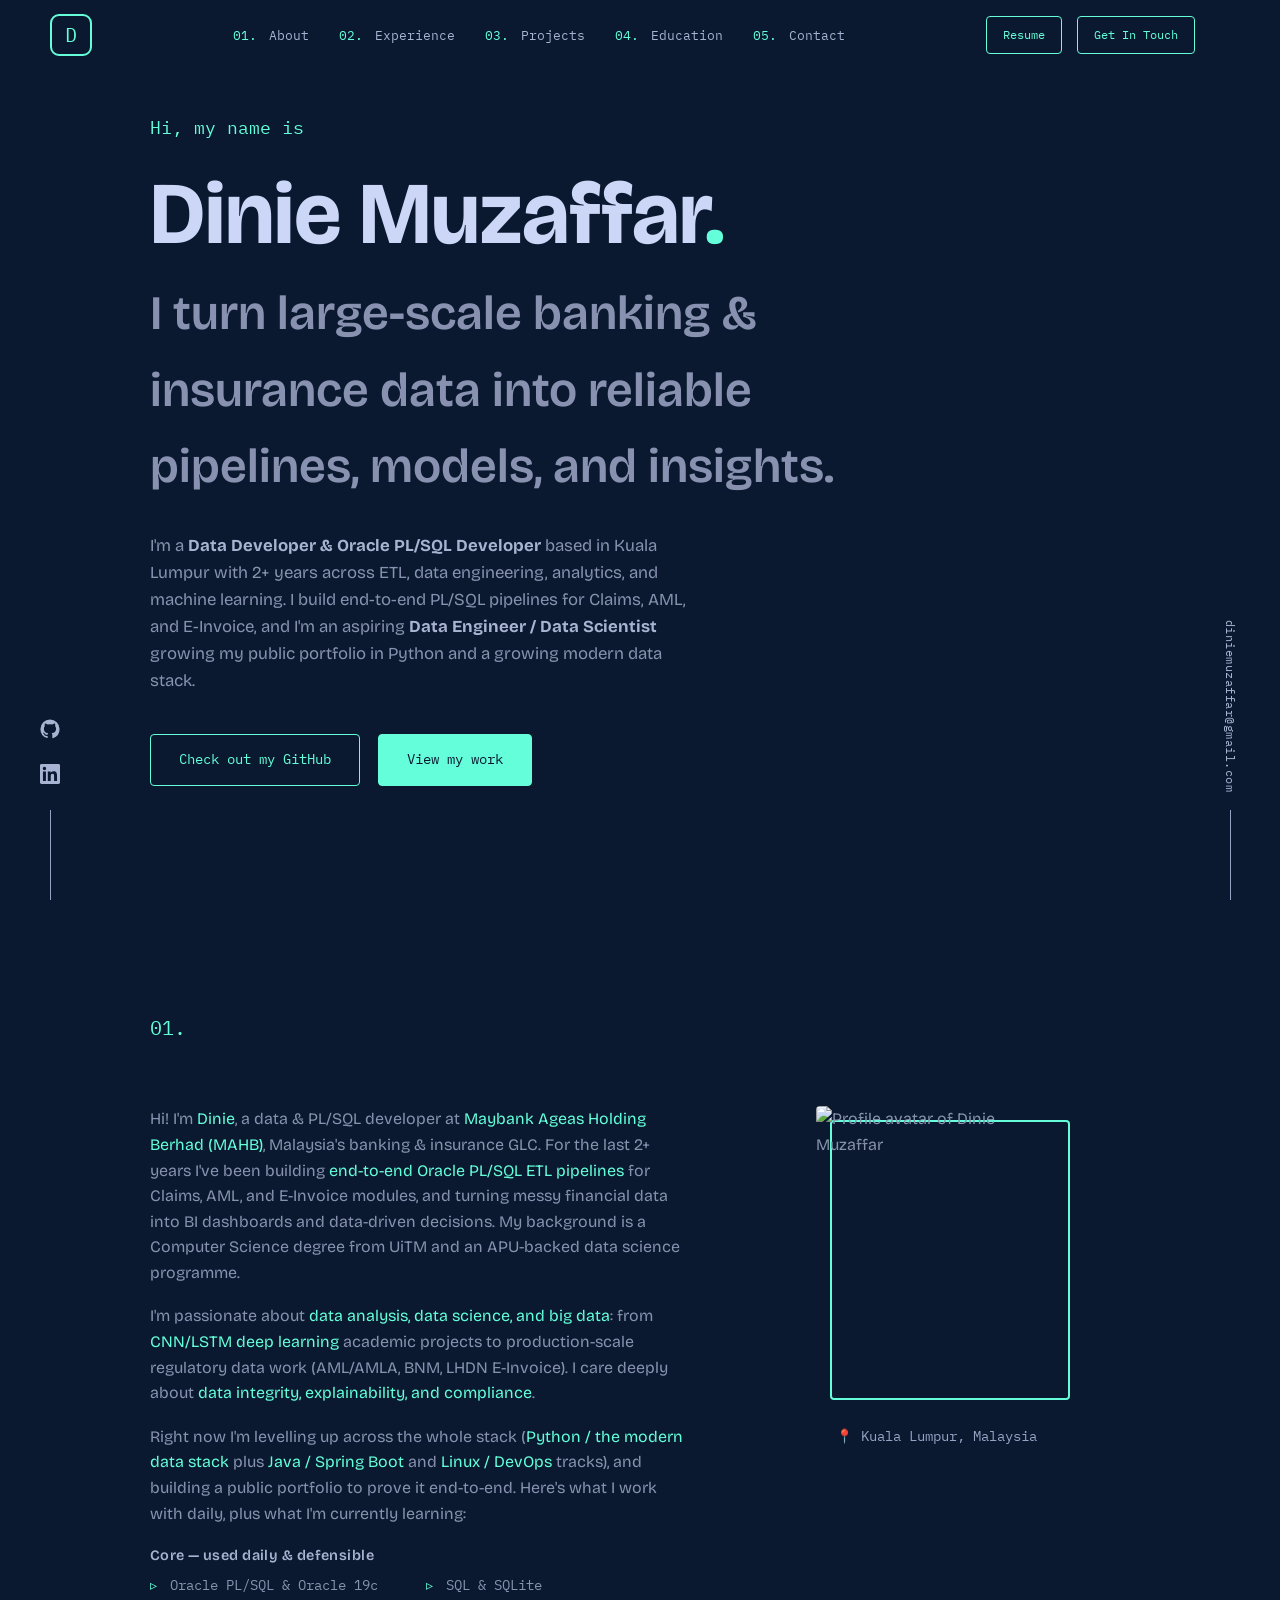
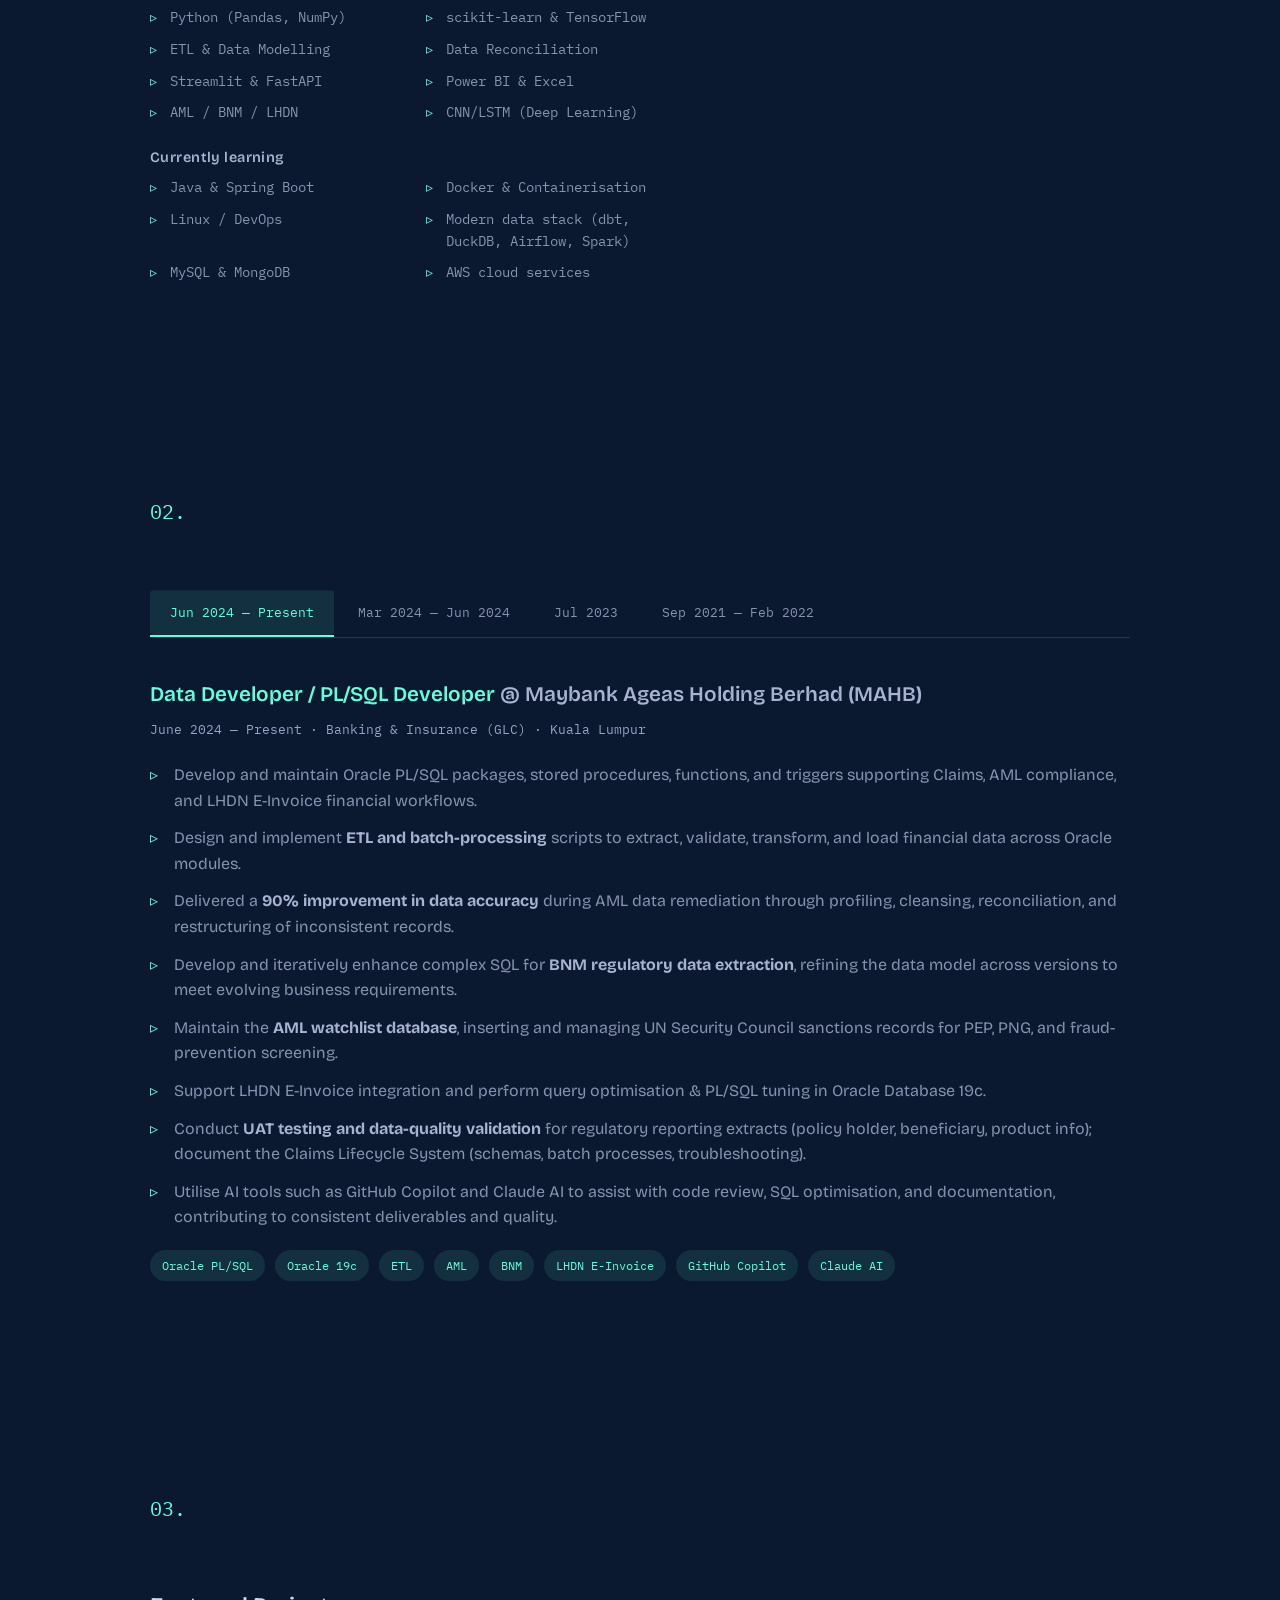
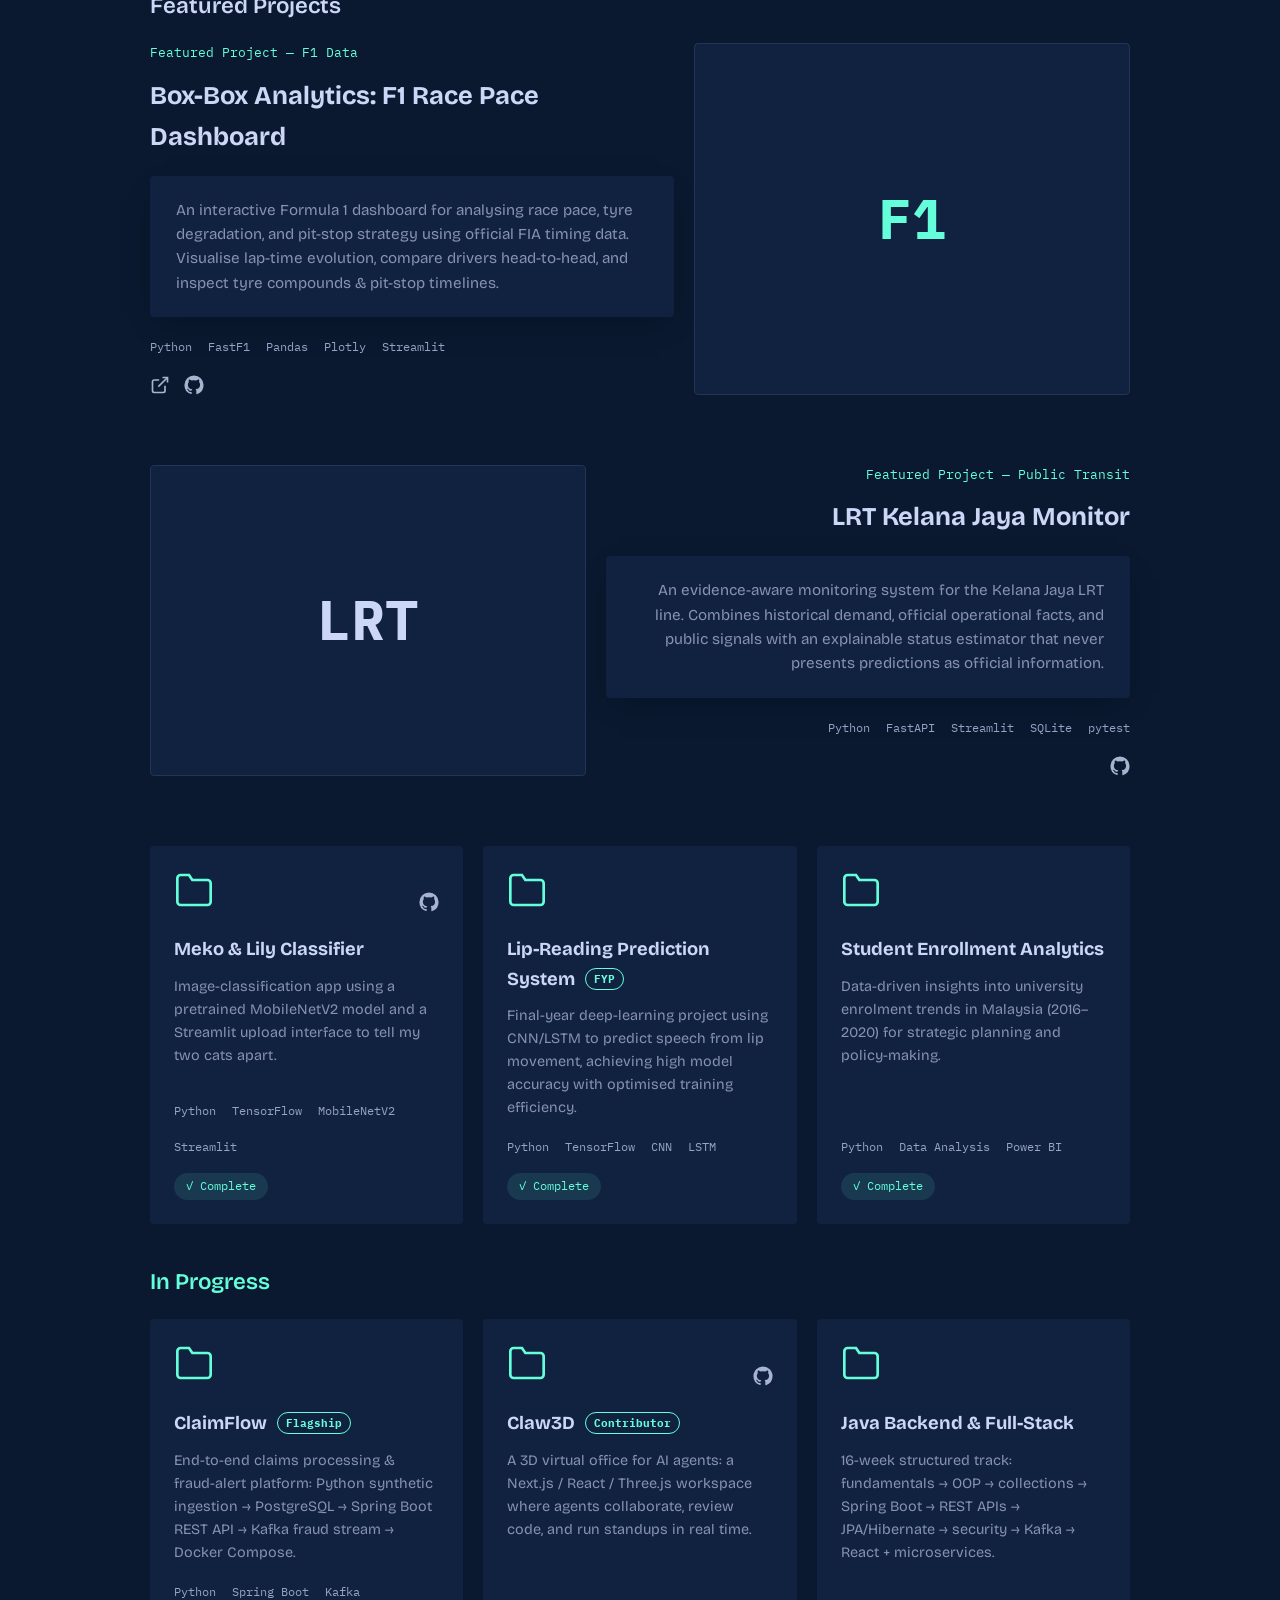
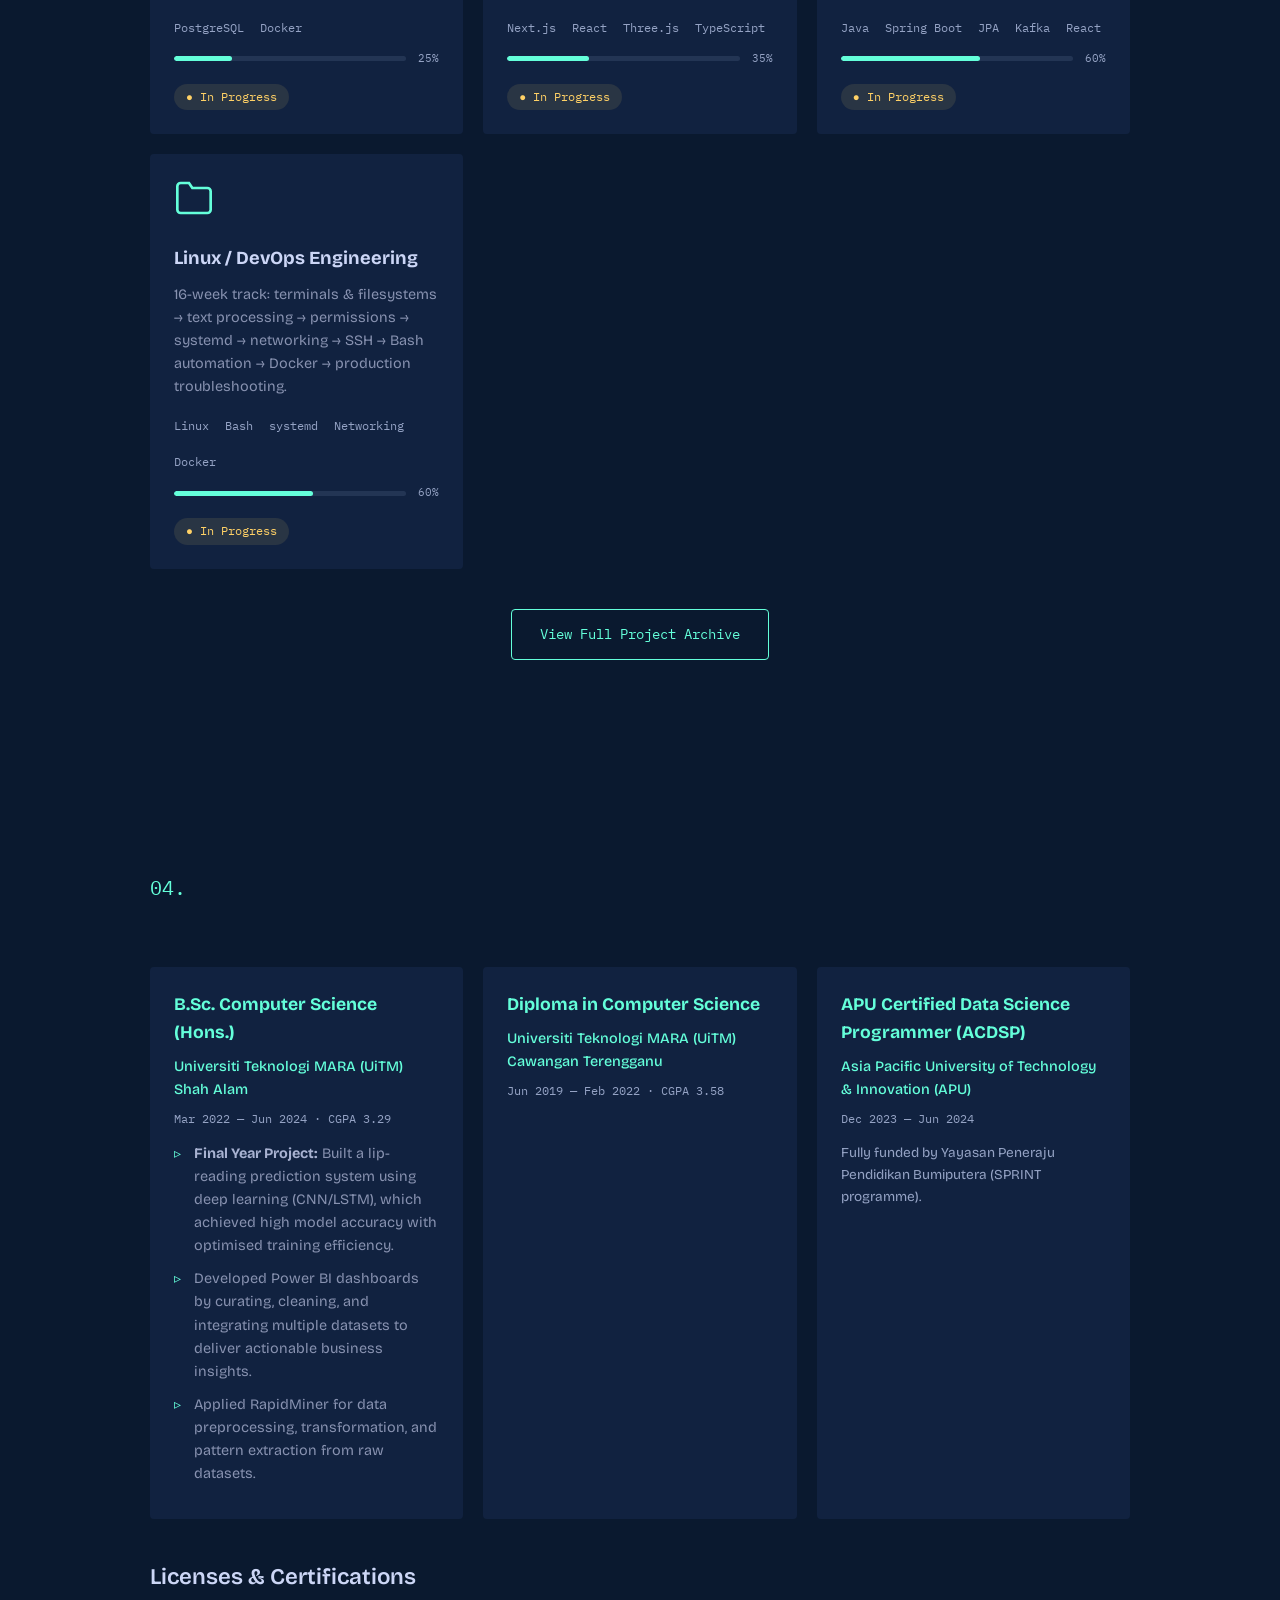
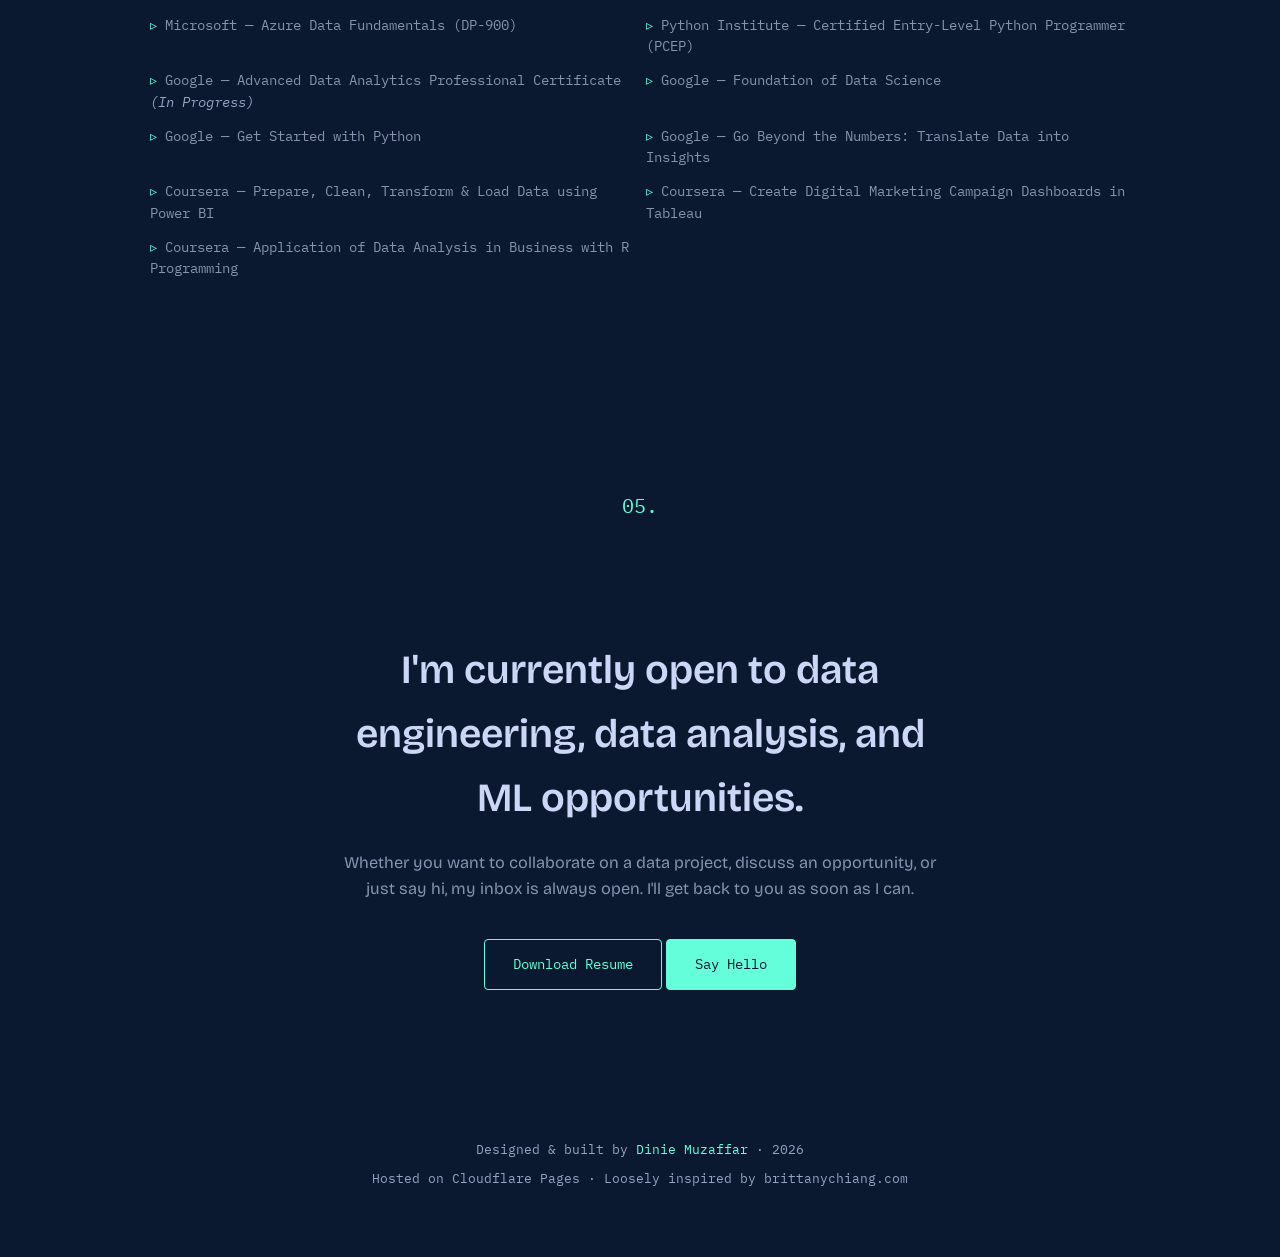
==== commit 6f9b046c: "fix: rewrite AI bullets to emphasise efficient tool usage over heavy AI claims - index.html: removed" ====
--- a/variations/direction-1-subtle-professional/index.html
+++ b/variations/direction-1-subtle-professional/index.html
@@ -155,7 +155,7 @@
                         <li>Maintain the <strong>AML watchlist database</strong>, inserting and managing UN Security Council sanctions records for PEP, PNG, and fraud-prevention screening.</li>
                         <li>Support LHDN E-Invoice integration and perform query optimisation &amp; PL/SQL tuning in Oracle Database 19c.</li>
                         <li>Conduct <strong>UAT testing and data-quality validation</strong> for regulatory reporting extracts (policy holder, beneficiary, product info); document the Claims Lifecycle System (schemas, batch processes, troubleshooting).</li>
-                        <li>Leverage <strong>AI-assisted development</strong> (GitHub Copilot, Claude AI, custom agents for code review / SQL optimisation / docs), recognised for high-performance AI use in the department.</li>
+                        <li>Utilise AI tools such as GitHub Copilot and Claude AI to assist with code review, SQL optimisation, and documentation, contributing to consistent deliverables and quality.</li>
                     </ul>
                     <div class="exp-tech stagger-entrance">
                         <span>Oracle PL/SQL</span><span>Oracle 19c</span><span>ETL</span><span>AML</span><span>BNM</span><span>LHDN E-Invoice</span><span>GitHub Copilot</span><span>Claude AI</span>
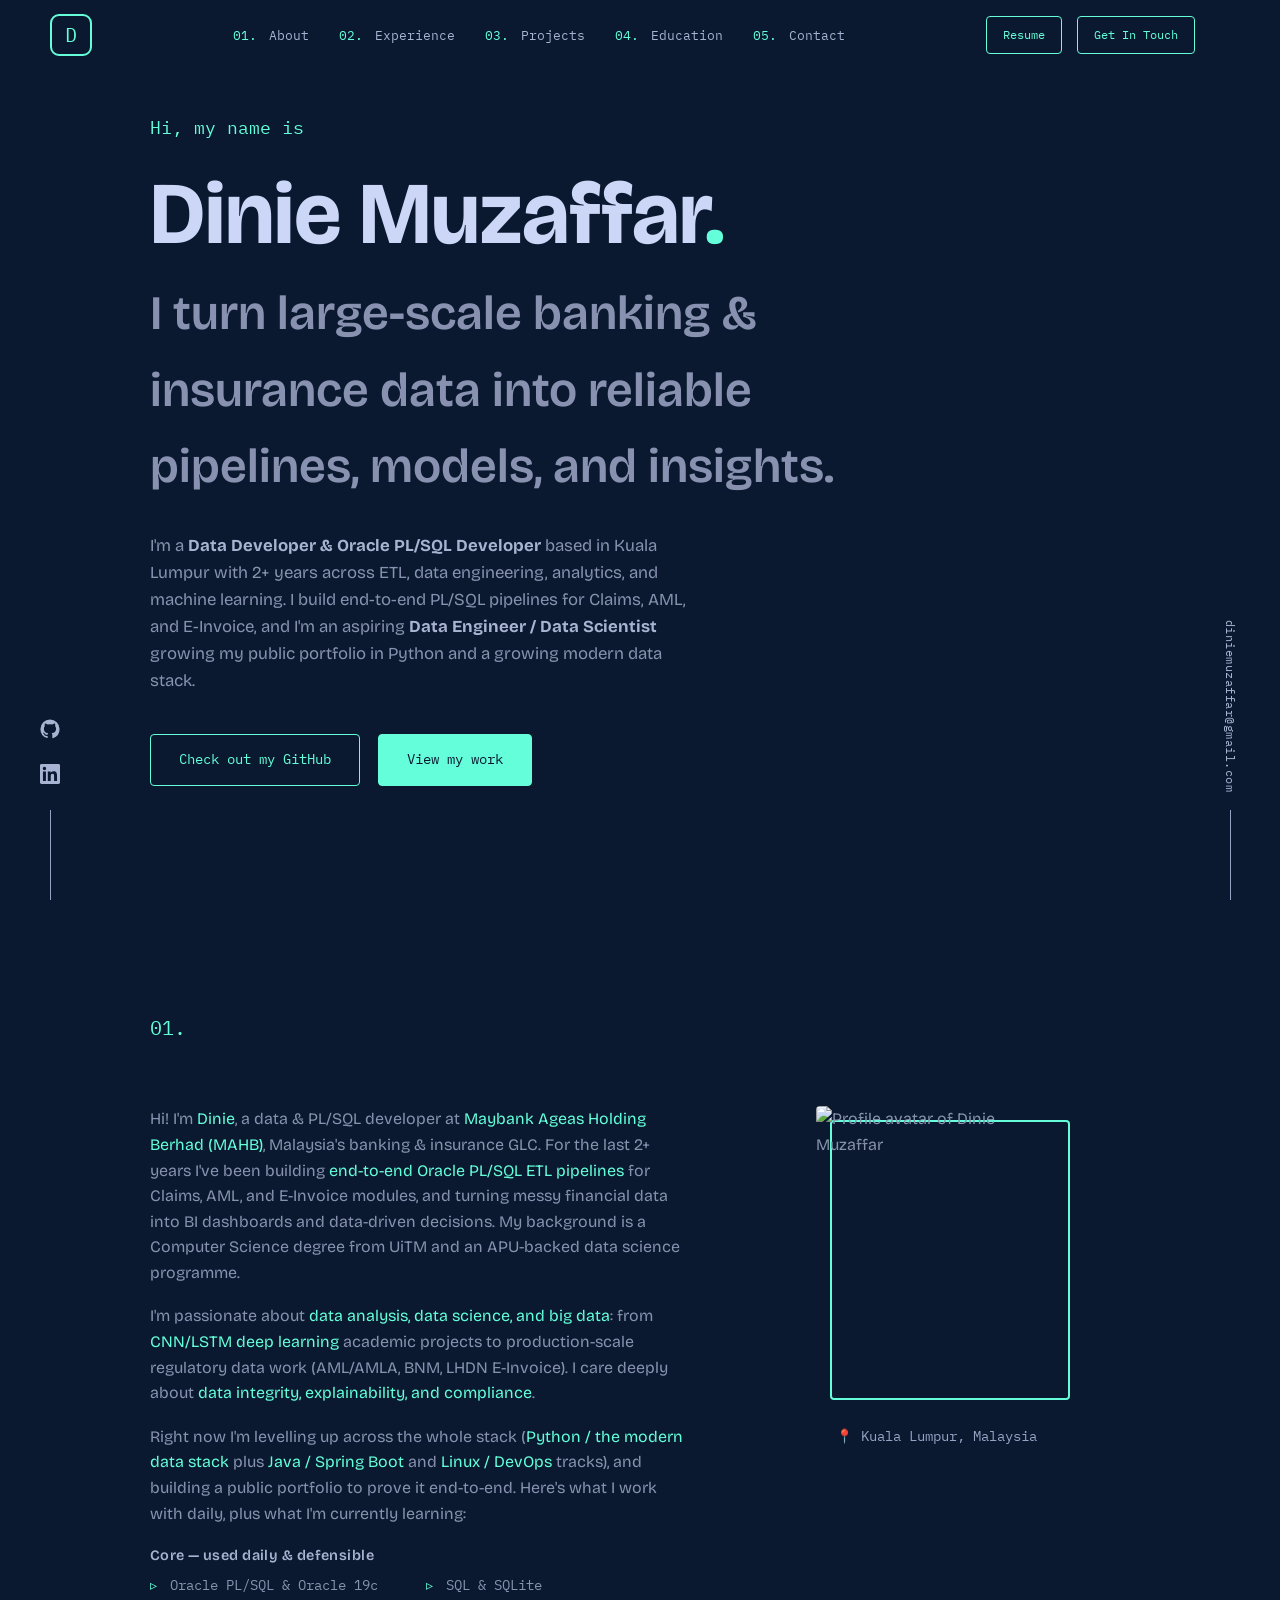
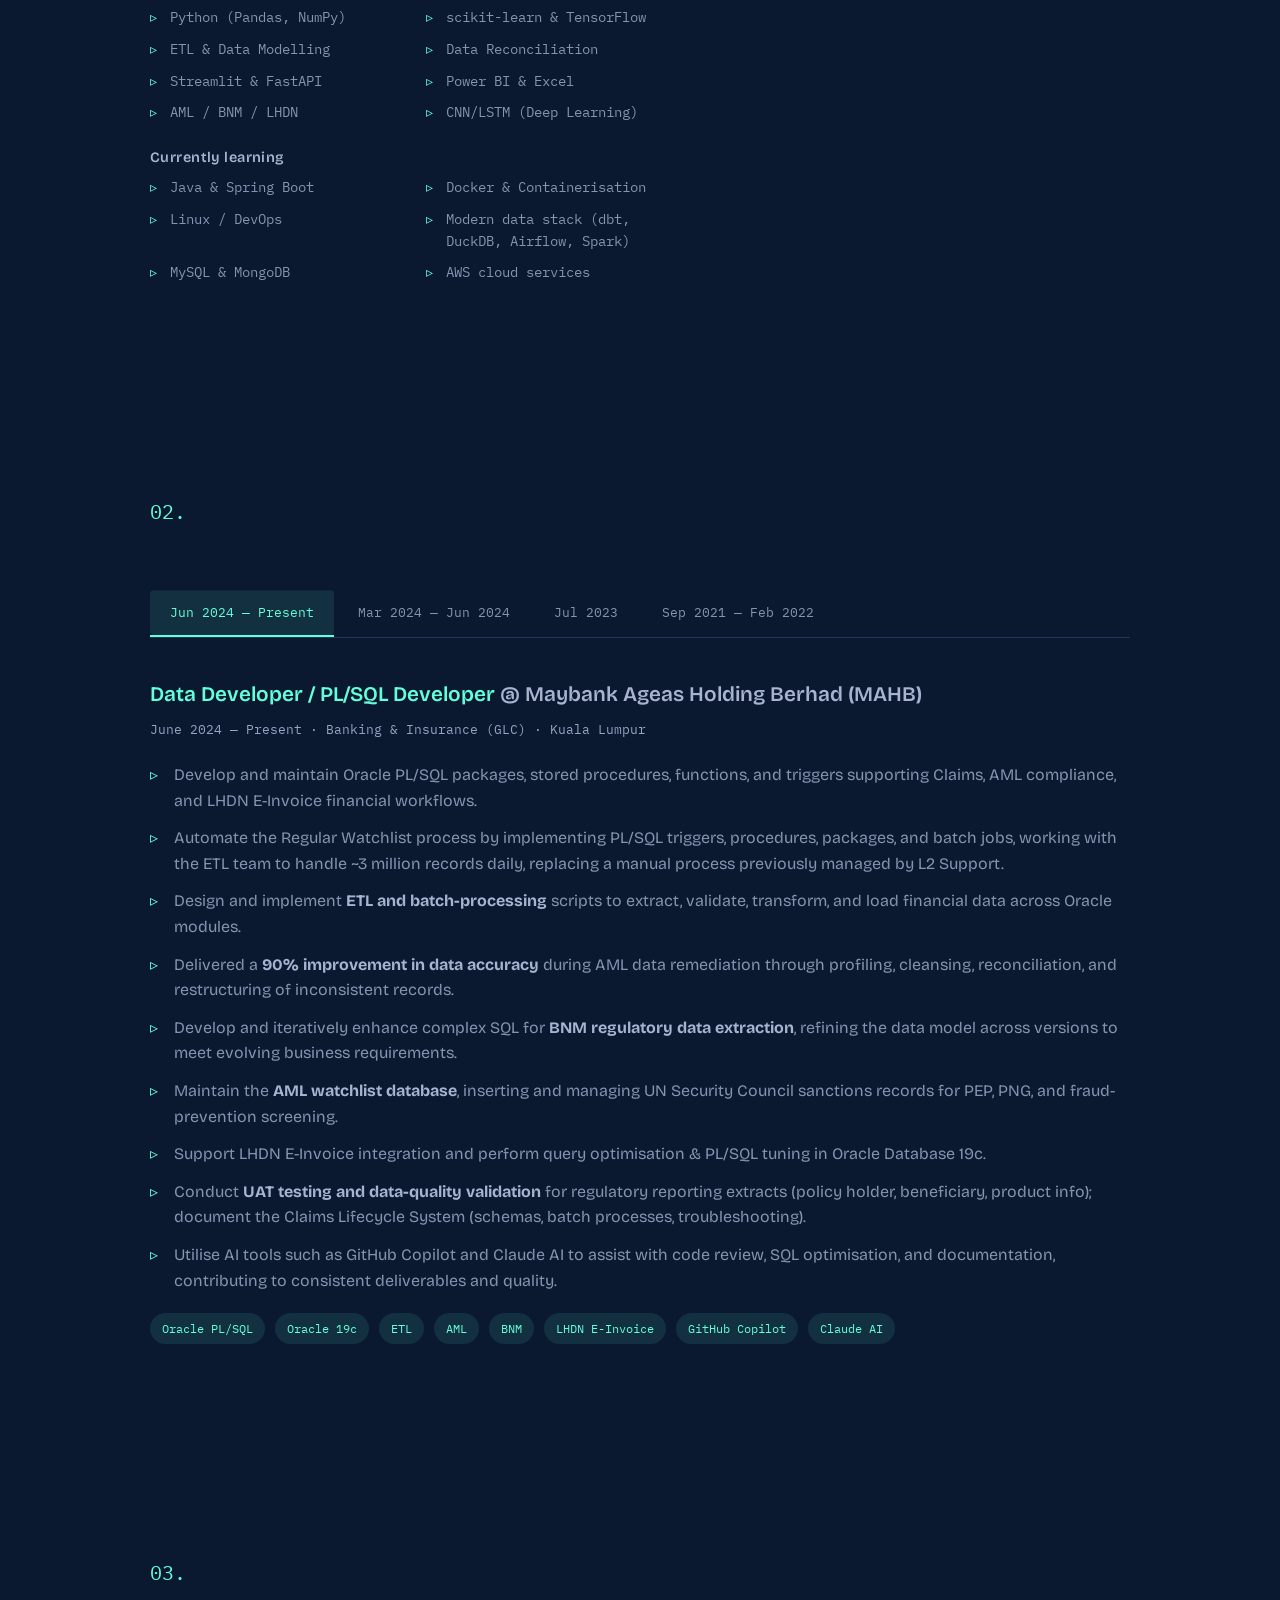
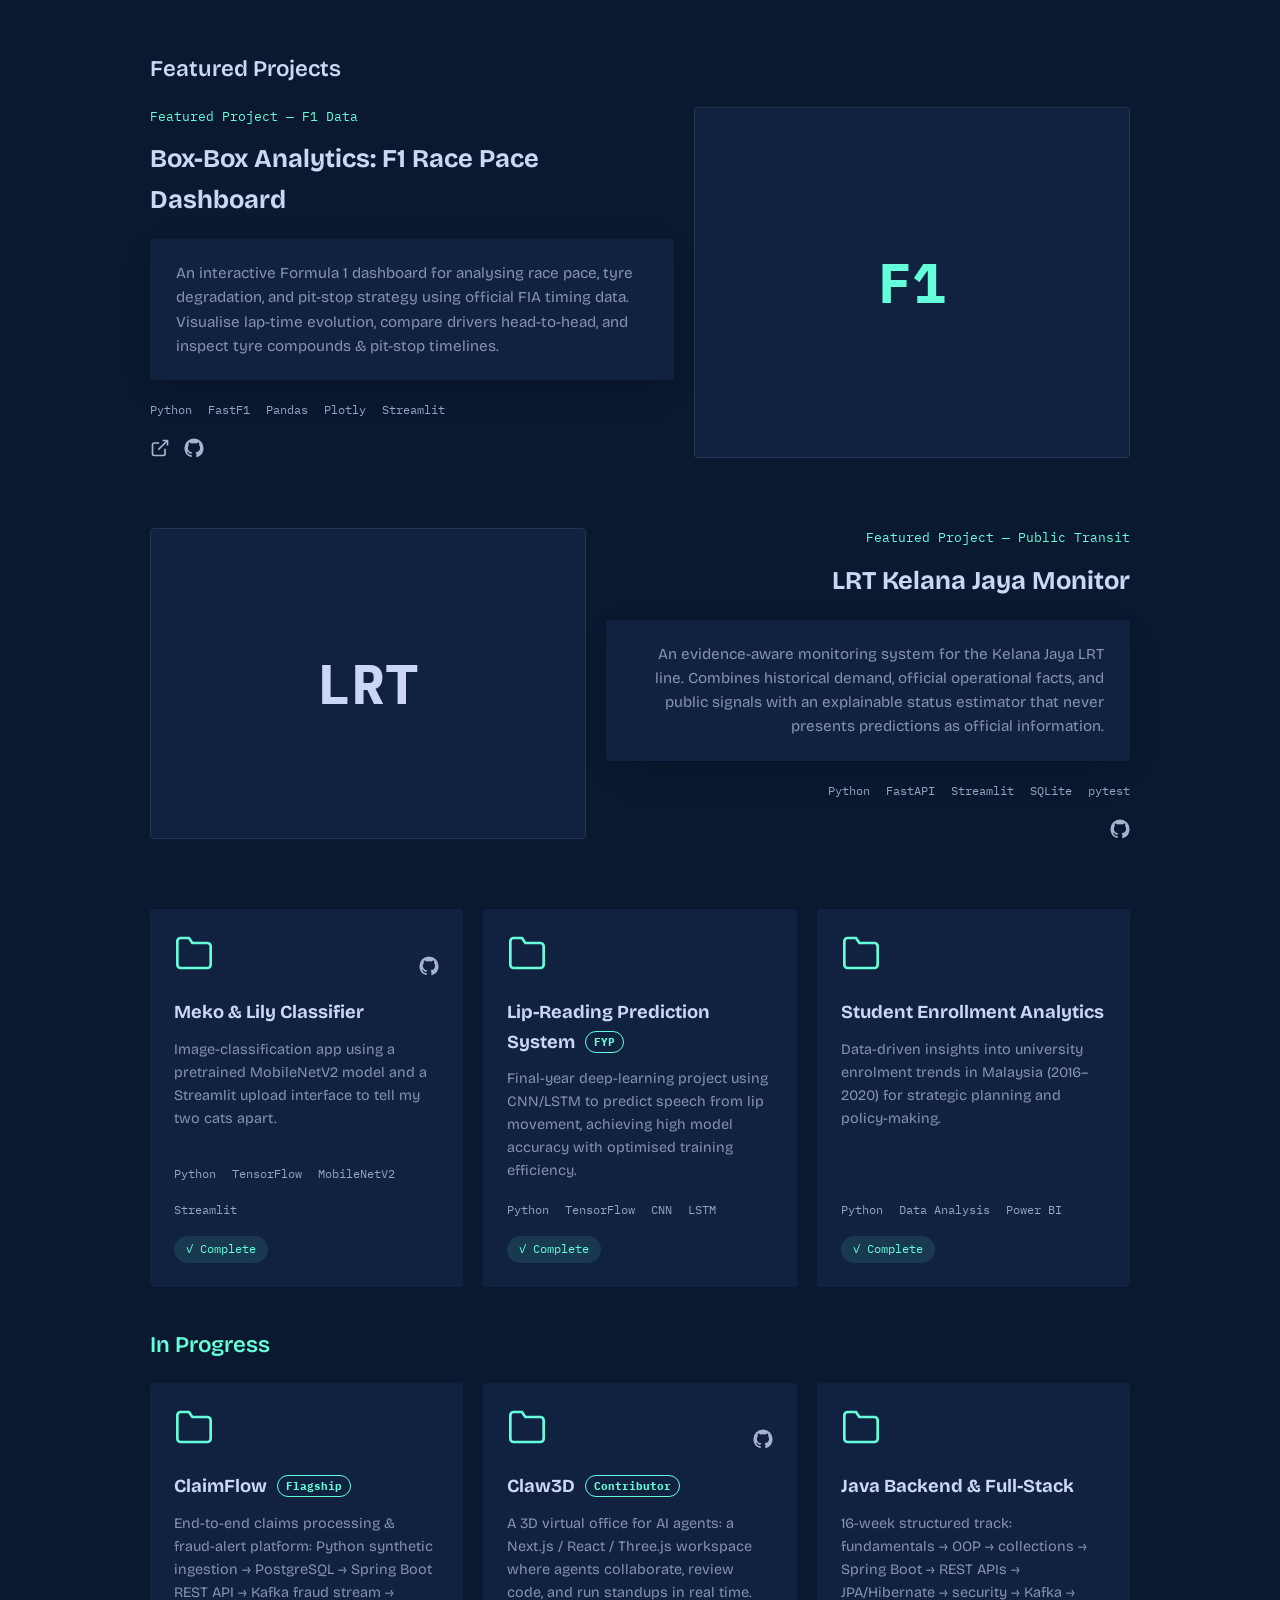
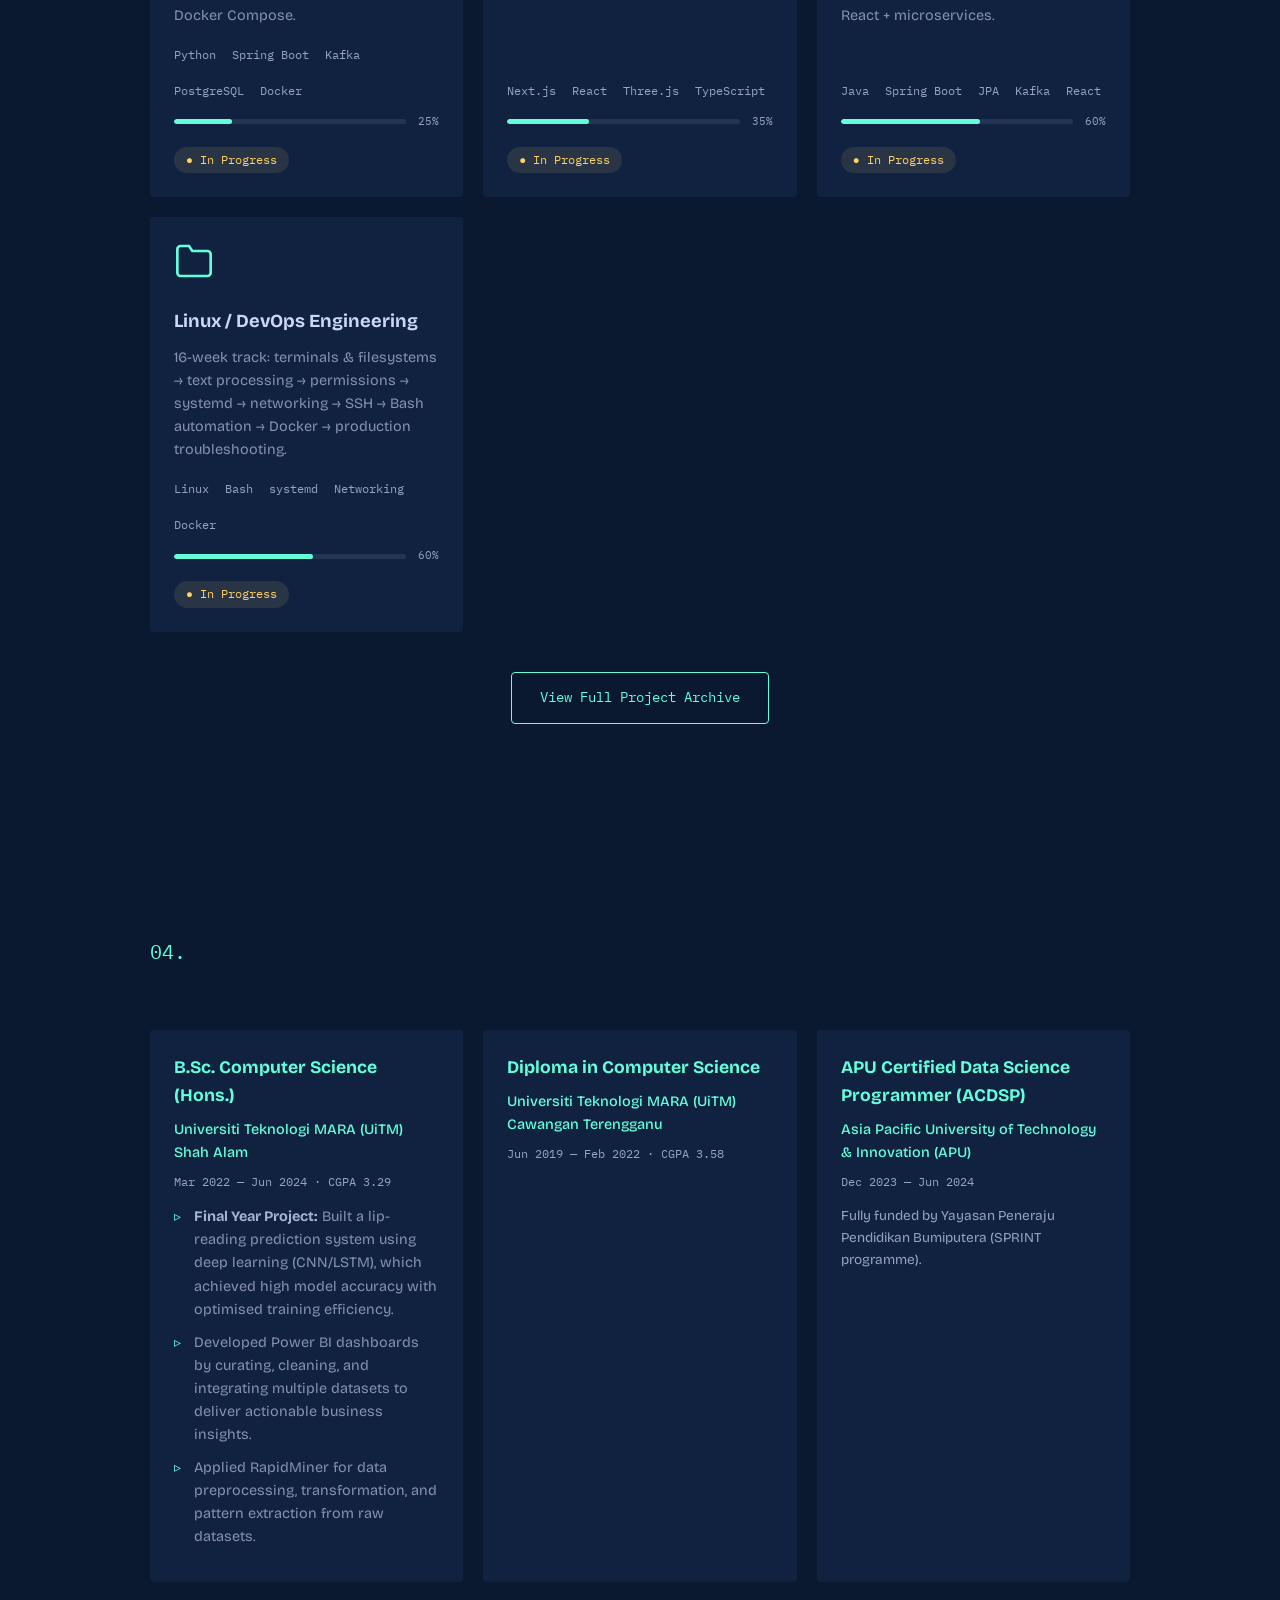
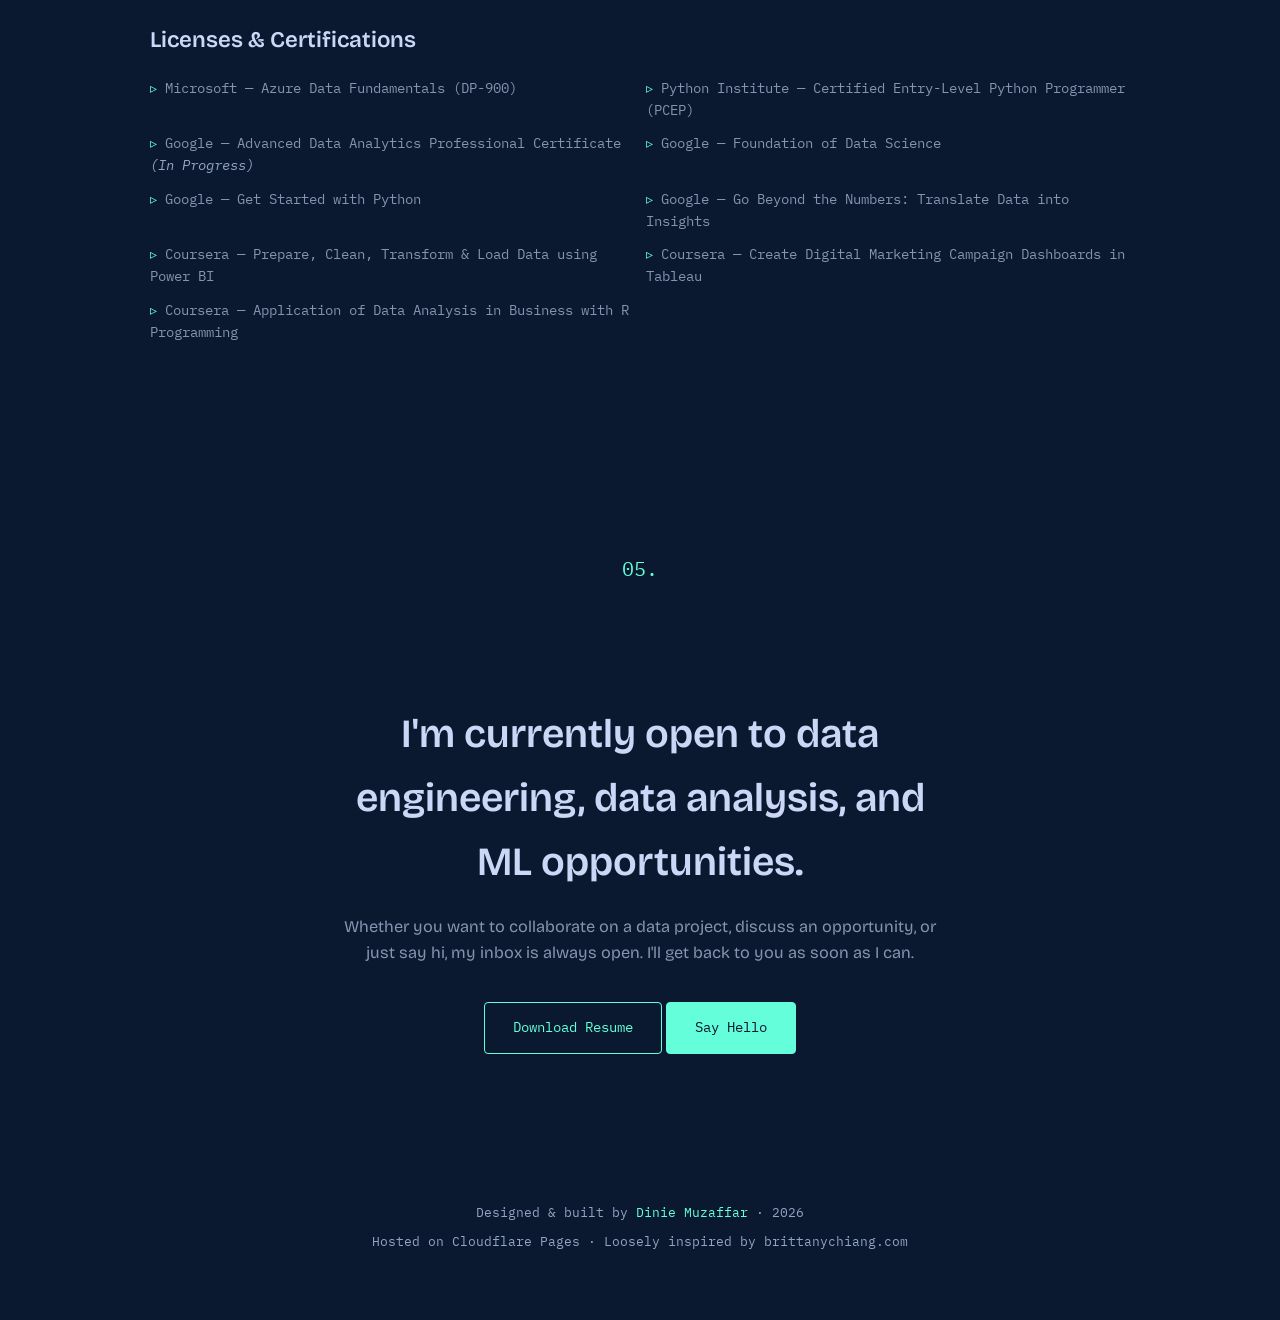
==== commit 2c355808: "feat: add Regular Watchlist automation bullet with PL/SQL triggers, procedures, packages, batch jobs" ====
--- a/variations/direction-1-subtle-professional/index.html
+++ b/variations/direction-1-subtle-professional/index.html
@@ -149,6 +149,7 @@
                     <p class="exp-dates">June 2024 — Present · Banking &amp; Insurance (GLC) · Kuala Lumpur</p>
                     <ul class="exp-desc">
                         <li>Develop and maintain Oracle PL/SQL packages, stored procedures, functions, and triggers supporting Claims, AML compliance, and LHDN E-Invoice financial workflows.</li>
+                        <li>Automate the Regular Watchlist process by implementing PL/SQL triggers, procedures, packages, and batch jobs, working with the ETL team to handle ~3 million records daily, replacing a manual process previously managed by L2 Support.</li>
                         <li>Design and implement <strong>ETL and batch-processing</strong> scripts to extract, validate, transform, and load financial data across Oracle modules.</li>
                         <li>Delivered a <strong>90% improvement in data accuracy</strong> during AML data remediation through profiling, cleansing, reconciliation, and restructuring of inconsistent records.</li>
                         <li>Develop and iteratively enhance complex SQL for <strong>BNM regulatory data extraction</strong>, refining the data model across versions to meet evolving business requirements.</li>
